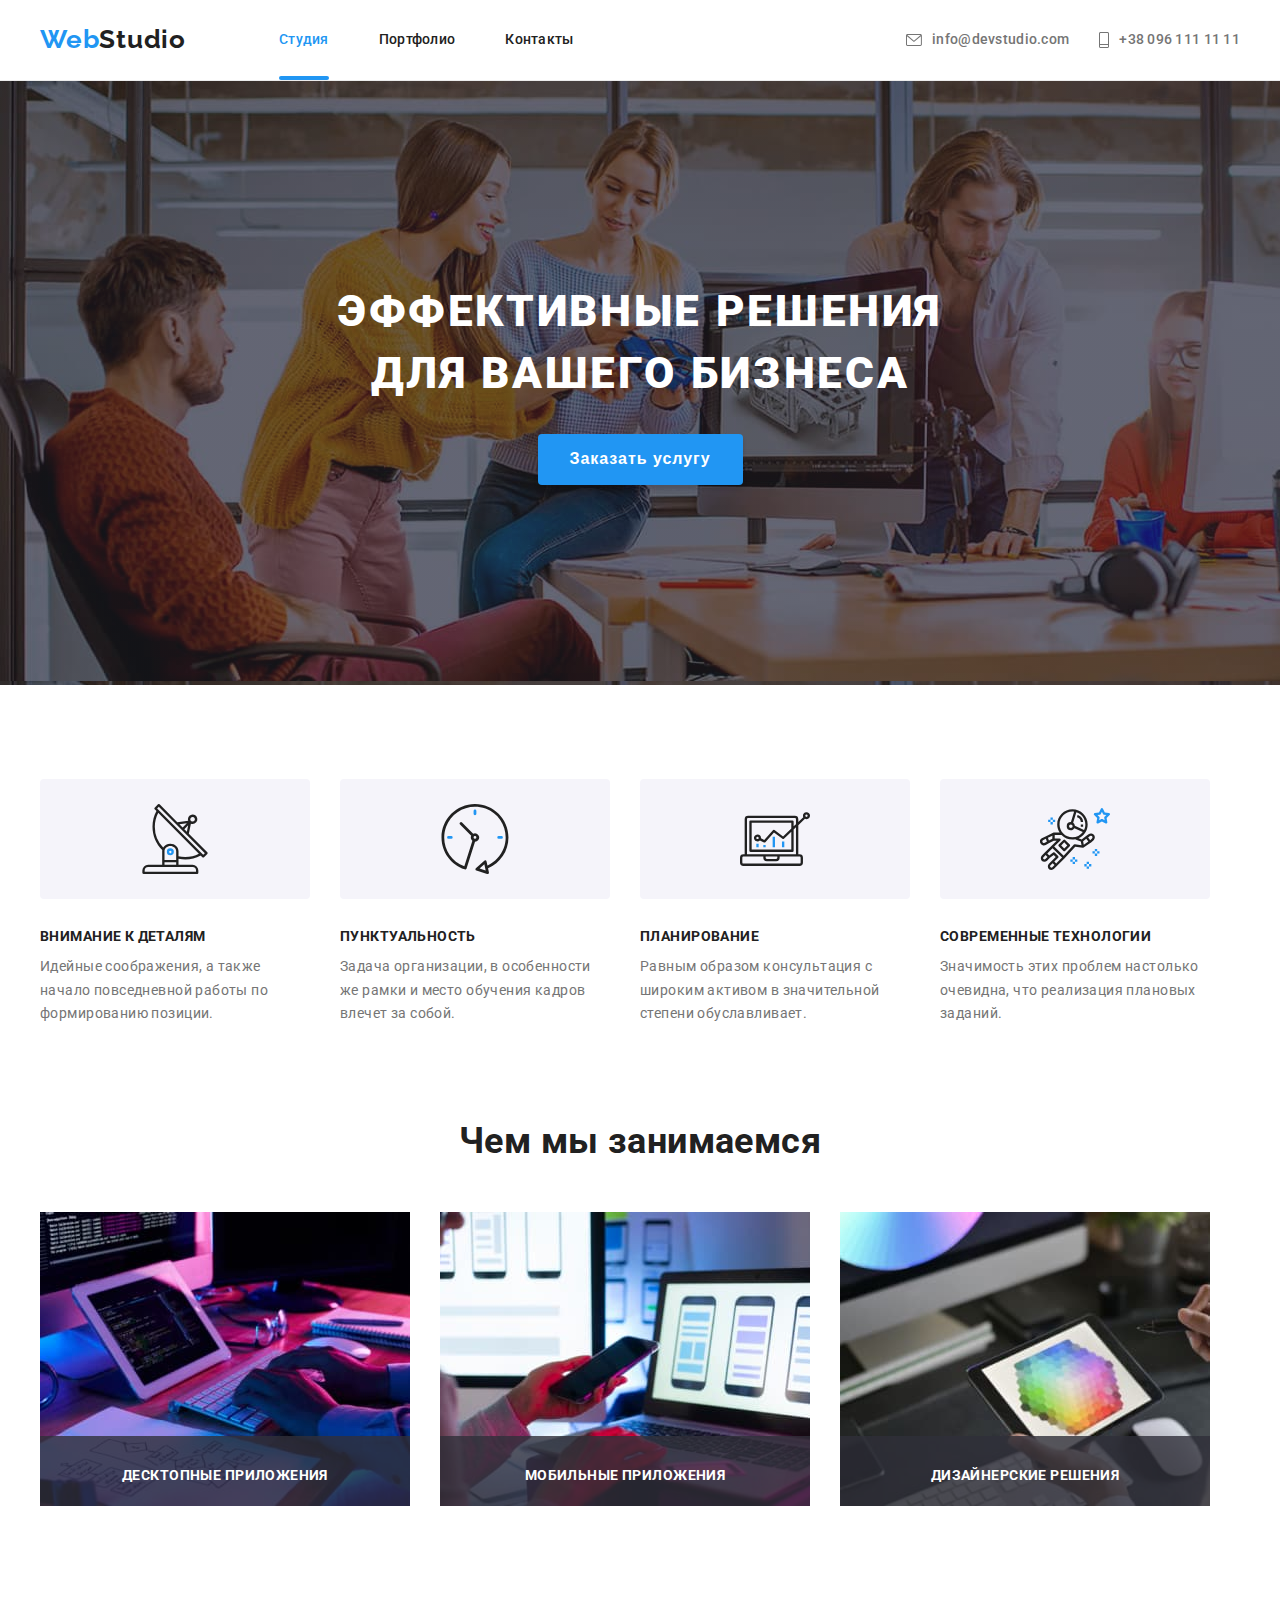
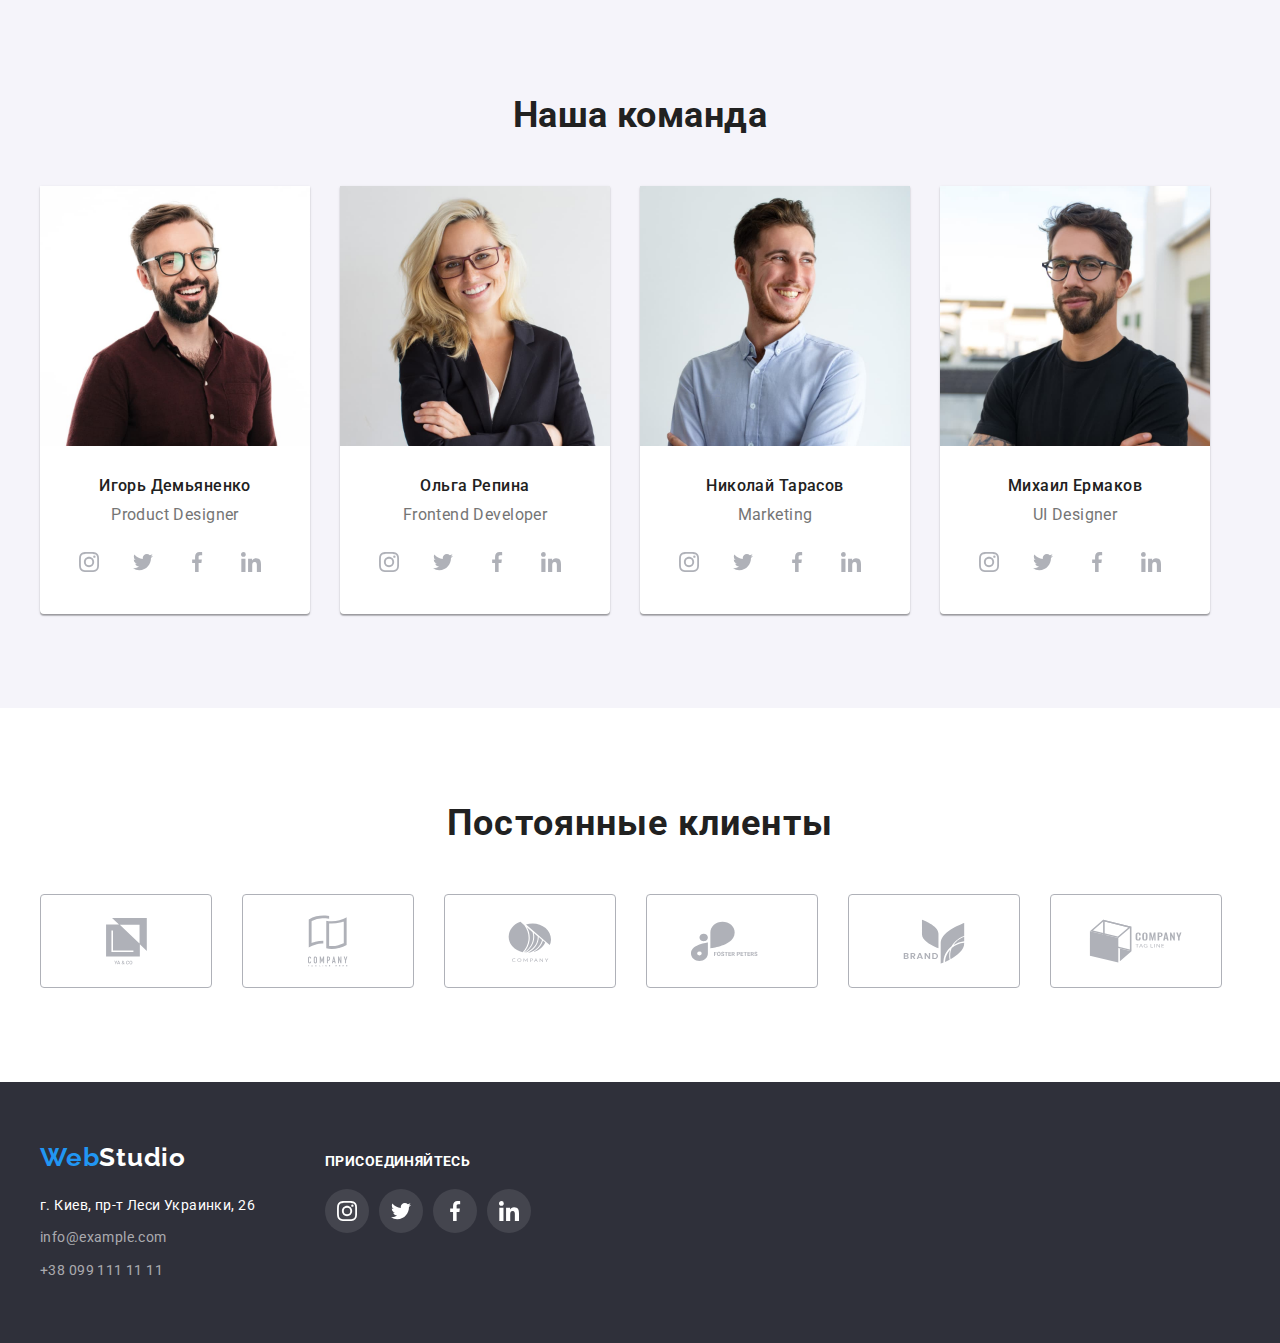
==== index.html @ 36e7f286 "файли з 5-ої ДЗ" ====
<!DOCTYPE html>
<html lang="ru">
<head>
    <meta charset="UTF-8">
    <meta http-equiv="X-UA-Compatible" content="IE=edge">
    <meta name="viewport" content="width=device-width, initial-scale=1.0">
    <title>Webstudio</title>
    <link rel="preconnect" href="https://fonts.googleapis.com">
    <link rel="preconnect" href="https://fonts.gstatic.com" crossorigin>
    <link href="https://fonts.googleapis.com/css2?family=Raleway:wght@700&family=Roboto:wght@400;500;700;900&display=swap"
        rel="stylesheet">
    <link rel="stylesheet" href="https://cdnjs.cloudflare.com/ajax/libs/modern-normalize/1.1.0/modern-normalize.min.css"
        integrity="sha512-wpPYUAdjBVSE4KJnH1VR1HeZfpl1ub8YT/NKx4PuQ5NmX2tKuGu6U/JRp5y+Y8XG2tV+wKQpNHVUX03MfMFn9Q=="
        crossorigin="anonymous" referrerpolicy="no-referrer" />
    <link rel="stylesheet" href="./css/styles.css">
</head>
<body>
    <!--header-->
<header>
<div class="container header">
    <nav class="nav">
        <a href="/" class="logo"><span class="web">Web</span>Studio</a>
        <ul class="nav-list">
            <li class="nav-list-item"><a href="./index.html" class="nav-list-link current">Студия</a></li>
            <li class="nav-list-item"><a href="./portfolio.html" class="nav-list-link">Портфолио</a></li>
            <li class="nav-list-item"><a href="" class="nav-list-link">Контакты</a></li>
        </ul>
    </nav>
    <ul class="auth-nav">
        <li class="auth-nav-item"><a href="mailto:info@devstudio.com" class="auth-nav-link mail">
            <svg class="envelope" width="16px" height="12px" >
                <use href="./images/icons.svg#icon-envelope"></use>
            </svg>
            info@devstudio.com</a>
        </li>
        <li class="auth-nav-item"><a href="tel:+380961111111" class="auth-nav-link">
            <svg class="tel" width="10px" height="16px">
                <use href="./images/icons.svg#icon-tel"></use>
            </svg>
            +38 096 111 11 11</a>
        </li>
    </ul>
</div>
</header>
<!--main-->
<main>
    <!--Герой-->
<section class="hero">
    <div class="container hero-thumb">
        <h1 class="hero-title">Эффективные решения <br /> для вашего бизнеса</h1>
        <button type="button" class="button" data-modal-open>Заказать услугу</button>
        <div class="backdrop is-hidden" data-modal>
            <div class="modal">
                <button class="btn-close" data-modal-close>
                    <svg class="close-icon">
                        <use href="./images/icons.svg#icon-close"></use>
                    </svg>
                </button>
            </div>
        </div>
    </div>
</section>
<!--Наши преимущества-->
<section class="advantages section">
    <div class="container">
        <h2 class="advantages-title visually-hidden">Наши преимущества</h2>
        <ul class="advantages-list">
            <li class="advantages-item antena">
                <div class="icon">
                 <svg>
                    <use href="./images/icons.svg#icon-antena"></use>
                 </svg>
                </div>
                <h3 class="advantages-item-title">Внимание к деталям</h3>
                <p class="advantages-text">Идейные соображения, а также начало повседневной работы по формированию позиции.</p>
            </li>
            <li class="advantages-item clock">
                <div class="icon">
                 <svg>
                    <use href="./images/icons.svg#icon-clock"></use>
                 </svg>
                </div>
                <h3 class="advantages-item-title">Пунктуальность</h3>
                <p class="advantages-text">Задача организации, в особенности же рамки и место обучения кадров влечет за собой.
                </p>
            </li>
            <li class="advantages-item diagram">
                <div class="icon">
                 <svg>
                    <use href="./images/icons.svg#icon-diagram"></use>
                 </svg>
                </div>
                <h3 class="advantages-item-title">Планирование</h3>
                <p class="advantages-text">Равным образом консультация с широким активом в значительной степени обуславливает.
                </p>
            </li>
            <li class="advantages-item astronaut">
                <div class="icon">
                 <svg>
                    <use href="./images/icons.svg#icon-astronaut"></use>
                 </svg>
                </div>
                <h3 class="advantages-item-title">Современные технологии</h3>
                <p class="advantages-text">Значимость этих проблем настолько очевидна, что реализация плановых заданий.</p>
            </li>
        </ul>
    </div>
</section>
<!--Чем мы занимаемся-->
<section class="work section">
   <div class="container">
        <h2 class="work-title">Чем мы занимаемся</h2>
        <ul class="work-list">
            <li class="work-list-item">
                <div class="work-thumb">
                    <img src="./images/photocomp.jpg" width="370" height="294" alt="Компютер">
                    <p class="work-text">Десктопные приложения</p>
                </div>
            </li>
            <li class="work-list-item">
                <div class="work-thumb">
                    <img src="./images/photophone.jpg" width="370" height="294" alt="Мобильный">
                    <p class="work-text">Мобильные приложения</p>
                </div>
            </li>
            <li class="work-list-item">
                <div class="work-thumb">
                    <img src="./images/phototab.jpg" width="370" height="294" alt="Планшет">
                    <p class="work-text">Дизайнерские решения</p>
                </div>
            </li>
        </ul>
   </div>
</section>
<!--Наша команда-->
<section class="teem section">
    <div class="container">
        <h2 class="teem-title">Наша команда</h2>
        <ul class="teem-list">
            <li class="teem-item">
                <img src="./images/photoigor.jpg" width="270" height="260" alt="Фото Игорь Демьяненко">
                <div class="teem-thumb">
                     <h3 class="name">Игорь Демьяненко</h3>
                     <p class="position">Product Designer</p>
                     <ul class="soc-sites">
                    <li class="soc-sites-item">
                        <a href="" class="soc-link">
                         <svg class="instagram">
                            <use href="./images/icons.svg#icon-instagram"></use>
                         </svg>
                        </a>
                    </li>
                    <li class="soc-sites-item">
                        <a href="" class="soc-link">
                         <svg class="twitter">
                            <use href="./images/icons.svg#icon-twitter"></use>
                         </svg>
                        </a>
                    </li>
                    <li class="soc-sites-item">
                        <a href="" class="soc-link">
                         <svg class="facebook">
                            <use href="./images/icons.svg#icon-facebook"></use>
                         </svg>
                        </a>
                    </li>
                    <li class="soc-sites-item">
                       <a href="" class="soc-link">
                         <svg class="linkedin">
                            <use href="./images/icons.svg#icon-linkedin"></use>
                         </svg>
                       </a>
                    </li>
                </ul>
                </div>
            </li>
            <li class="teem-item">
                <img src="./images/photoolga.jpg" width="270" height="260" alt="Фото Ольга Репина">
                <div class="teem-thumb">
                     <h3 class="name">Ольга Репина</h3>
                     <p class="position">Frontend Developer</p>
                     <ul class="soc-sites">
                    <li class="soc-sites-item">
                        <a href="" class="soc-link">
                         <svg class="instagram">
                            <use href="./images/icons.svg#icon-instagram"></use>
                         </svg>
                        </a>
                    </li>
                    <li class="soc-sites-item">
                        <a href="" class="soc-link">
                         <svg class="twitter">
                            <use href="./images/icons.svg#icon-twitter"></use>
                         </svg>
                        </a>
                    </li>
                    <li class="soc-sites-item">
                        <a href="" class="soc-link">
                         <svg class="facebook">
                            <use href="./images/icons.svg#icon-facebook"></use>
                         </svg>
                        </a>
                    </li>
                    <li class="soc-sites-item">
                       <a href="" class="soc-link">
                         <svg class="linkedin">
                            <use href="./images/icons.svg#icon-linkedin"></use>
                         </svg>
                       </a>
                    </li>
                </ul>
                </div>
            </li>
            <li class="teem-item">
                <img src="./images/photonikola.jpg" width="270" height="260" alt="Фото Николай Тарасов">
                <div class="teem-thumb">
                     <h3 class="name">Николай Тарасов</h3>
                     <p class="position">Marketing</p>
                     <ul class="soc-sites">
                    <li class="soc-sites-item">
                        <a href="" class="soc-link">
                         <svg class="instagram">
                            <use href="./images/icons.svg#icon-instagram"></use>
                         </svg>
                        </a>
                    </li>
                    <li class="soc-sites-item">
                        <a href="" class="soc-link">
                         <svg class="twitter">
                            <use href="./images/icons.svg#icon-twitter"></use>
                         </svg>
                        </a>
                    </li>
                    <li class="soc-sites-item">
                        <a href="" class="soc-link">
                         <svg class="facebook">
                            <use href="./images/icons.svg#icon-facebook"></use>
                         </svg>
                        </a>
                    </li>
                    <li class="soc-sites-item">
                       <a href="" class="soc-link">
                         <svg class="linkedin">
                            <use href="./images/icons.svg#icon-linkedin"></use>
                         </svg>
                       </a>
                    </li>
                </ul>
                </div>
            </li>
            <li class="teem-item">
                <img src="./images/photomisha.jpg" width="270" height="260" alt="Фото Михаил Ермаков">
                <div class="teem-thumb">
                     <h3 class="name">Михаил Ермаков</h3>
                     <p class="position">UI Designer</p>
                     <ul class="soc-sites">
                    <li class="soc-sites-item">
                        <a href="" class="soc-link">
                         <svg class="instagram">
                            <use href="./images/icons.svg#icon-instagram"></use>
                         </svg>
                        </a>
                    </li>
                    <li class="soc-sites-item">
                        <a href="" class="soc-link">
                         <svg class="twitter">
                            <use href="./images/icons.svg#icon-twitter"></use>
                         </svg>
                        </a>
                    </li>
                    <li class="soc-sites-item">
                        <a href="" class="soc-link">
                         <svg class="facebook">
                            <use href="./images/icons.svg#icon-facebook"></use>
                         </svg>
                        </a>
                    </li>
                    <li class="soc-sites-item">
                       <a href="" class="soc-link">
                         <svg class="linkedin">
                            <use href="./images/icons.svg#icon-linkedin"></use>
                         </svg>
                       </a>
                    </li>
                </ul>
                </div>
            </li>
        </ul>
    </div>
</section>
<!--Постоянные клиенты-->
<section class="clients section">
    <div class="container">
     <h2 class="clients-title">Постоянные клиенты</h2>  
     <ul class="clients-list">
         <li class="clients-list-item">
             <a href="" class="client-link">
             <svg class="client-icon icon-1" width="41px" height="46.7px">
                 <use href="./images/icons.svg#icon-icon-1"></use>
             </svg>
            </a>
        </li>
        <li class="clients-list-item">
             <a href="" class="client-link">
             <svg class="client-icon icon-2" width="40px" height="52px">
                 <use href="./images/icons.svg#icon-icon-2"></use>
             </svg>
            </a>
        </li>
        <li class="clients-list-item">
             <a href="" class="client-link">
             <svg class="client-icon icon-3" width="43.46px" height="41.18px">
                 <use href="./images/icons.svg#icon-icon-3"></use>
             </svg>
            </a>
        </li>
        <li class="clients-list-item">
             <a href="" class="client-link">
             <svg class="client-icon icon-4" width="84.44px" height="40.62px">
                 <use href="./images/icons.svg#icon-icon-4"></use>
             </svg>
            </a>
        </li>
        <li class="clients-list-item">
             <a href="" class="client-link">
             <svg class="client-icon icon-5" width="62.54px" height="45.43px">
                 <use href="./images/icons.svg#icon-icon-5"></use>
             </svg>
            </a>
        </li>
        <li class="clients-list-item">
             <a href="" class="client-link">
             <svg class="client-icon icon-6" width="93.79px" height="43.93px">
                 <use href="./images/icons.svg#icon-icon-6"></use>
             </svg>
            </a>
        </li>
    </ul> 
    </div>
</section>
</main>
<!--footer-->
<footer class="footer">
<div class="container">
    <div class="footer-address">
     <a href="/" class="logo-footer"><span class="web">Web</span>Studio</a>
     <address>
        <ul class="address">
            <li class="item place">г. Киев, пр-т Леси Украинки, 26</li>
            <li class="item mail"><a href="mailto:info@example.com" class="auth">info@example.com</a></li>
            <li class="item phone"><a href="tel:+380991111111" class="auth">+38 099 111 11 11</a></li>
        </ul>
     </address>
   </div>
  <div class="connection">
     <p class="connect-title">присоединяйтесь</p>
     <ul class="footer-soc-sites">
         <li class="soc-sites-item">
                        <a href="" class="soc-link">
                         <svg class="instagram">
                            <use href="./images/icons.svg#icon-instagram"></use>
                         </svg>
                        </a>
                    </li>
                    <li class="soc-sites-item">
                        <a href="" class="soc-link">
                         <svg class="twitter">
                            <use href="./images/icons.svg#icon-twitter"></use>
                         </svg>
                        </a>
                    </li>
                    <li class="soc-sites-item">
                        <a href="" class="soc-link">
                         <svg class="facebook">
                            <use href="./images/icons.svg#icon-facebook"></use>
                         </svg>
                        </a>
                    </li>
                    <li class="soc-sites-item">
                       <a href="" class="soc-link">
                         <svg class="linkedin">
                            <use href="./images/icons.svg#icon-linkedin"></use>
                         </svg>
                       </a>
                    </li>
        </ul>
   </div>
</div>
</footer>
<script src="./js/modal.js"></script>
</body>
</html>
---- css/styles.css ----
:root {
    --title-text-color: #212121;
    --text-color: #757575;
    --accent-color: #2196F3;
    --background-color: #fff;
    --footer-color: #2F303A;
    --secondary-bgr-color: #F5F4FA;
    --icon-color: #AFB1B8;
}

body {
margin: 0;
font-family: 'Roboto', sans-serif;
color: var(--title-text-color);
font-size: 14px;
letter-spacing: 0.03em;
background-color: var(--background-color);
}

h1, h2, h3, p {
    margin: 0;
}

ul {
    margin: 0;
    padding: 0;
}

li {
list-style-type: none;
}

a {
color: inherit;
text-decoration: none;
}

.visually-hidden {
 position: absolute;   
 width: 1px;
 height: 1px;
 margin: -1px;
 border: 0;
 padding: 0;
 white-space: nowrap;
 clip-path: inset(100%);
 clip: rect(0 0 0 0);
 overflow: hidden;
}

/* Header */
.section {
    padding-top: 94px;
    padding-bottom: 94px;
}

.container {
    width: 1200px;
    padding-right: 15px;
    padding-left: 15px;
    margin-left: auto;
    margin-right: auto;
}

header {
background-color: var(--background-color);
border-bottom: 1px solid #ECECEC;
}

.container.header {
    display: flex;
    align-items: center;
}

.logo,
.logo-footer {
 display: inline-block;


 font-family: 'Raleway', sans-serif;
 font-size: 26px;
 line-height: 1.2;
 font-weight: 700;
 letter-spacing: 0.03em;
 }

.logo {
    margin-right: 93px;
    padding-top: 24px;
    padding-bottom: 25px;
}

.nav {
display: flex;
align-items: center;
color: var(--title-text-color);
}

.nav > a {
    display: inline-block;
}

.list-item,
.auth-nav-link {
    color: var(--title-text-color);
    font-weight: 500;
    line-height: 1,14;
    letter-spacing: 0.02em;
}

.web {
color: var(--accent-color);
}

.nav-list {
    display: flex;
}

.nav-list-item {
    position: relative;
}

.nav-list-item:not(:first-child) {
    margin-left: 50px;
}

.auth-nav-item:not(:first-child) {
    margin-left: 30px;
}

.nav-list-link {
    display: inline-block;
    padding: 32px 0;

    font-weight: 500;
    line-height: 1.14;
    letter-spacing: 0.02em;

    transition: color 250ms cubic-bezier(0.4, 0, 0.2, 1);
}

.nav-list-link:hover,
.nav-list-link:focus {
color: var(--accent-color);
}

.current {
color: var(--accent-color);
}

.current::after {
content: '';
position: absolute;
left: 0;
bottom: 0;

width: 100%;
height: 4px;

background: var(--accent-color);
border-radius: 2px;
}

.auth-nav {
    display: flex;
    margin-left: auto;
}

.auth-nav-link {
display: flex;
align-items: center;

padding: 32px 0;

font-weight: 500;
line-height: 1.14;
letter-spacing: 0.02em;
color: var(--text-color);

transition: color 250ms cubic-bezier(0.4, 0, 0.2, 1);
}

.auth-nav-link:hover,
.auth-nav-link:focus,
.auth:hover,
.auth:focus {
color: var(--accent-color);
}

.envelope,
.tel {
    margin-right: 10px;
    fill: var(--text-color);
}

.auth-nav-link:hover .envelope,
.auth-nav-link:focus .envelope,
.auth-nav-link:hover .tel,
.auth-nav-link:focus .tel {
    fill: var(--accent-color);

    transition: fill 250ms cubic-bezier(0.4, 0, 0.2, 1);
}

/* Студия */

/* Герой */

.hero {
    padding-top: 200px;
    padding-bottom: 200px;
    max-width: 1600px;

    background-color: var(--footer-color);
    background-image: 
    linear-gradient(rgba(47, 48, 58, 0.4), rgba(47, 48, 58, 0.4)), 
    url(../images/bgr-img-hero.jpg);
    
    text-align: center;
   }

.hero-title {
    margin-bottom: 30px;
    font-size: 44px;
    line-height: 1.4;
    font-weight: 900;
    color: var(--background-color);
    text-align: center;
    text-transform: uppercase;
    letter-spacing: 0.06em;
    }

.button {
display: inline-block;
box-shadow: 0px 4px 4px rgba(0, 0, 0, 0.15);
border-radius: 4px;
border: none;
padding: 10px 32px;

background-color: var(--accent-color);
color: var(--background-color);
font-size: 16px;
line-height: 1.9;
font-weight: 700;
letter-spacing: 0.06em;
text-align: center;
cursor: pointer;
}

.container.hero-thumb {
    position: relative;
}

.backdrop {
    position: fixed;
    z-index: 3;
    top: 0;
    left: 0;
    width: 100%;
    height: 100%;
    background-color: rgba(0, 0, 0, 0.2);

    opacity: 1;
    transition: opacity 250ms cubic-bezier(0.4, 0, 0.2, 1);
}

.backdrop.is-hidden {
    opacity: 0;
    pointer-events: none;
    visibility: hidden;
}

.backdrop.is-hidden .modal {
    opacity: 0;
    transform: translate(-50%, -50%) scale(0.7);
    transition: transform 250ms cubic-bezier(0.4, 0, 0.2, 1), 
     scale 250ms cubic-bezier(0.4, 0, 0.2, 1), 
     opacity 250ms cubic-bezier(0.4, 0, 0.2, 1);
}

.modal {
    position: absolute;
    top: 50%;
    left: 50%;
    display: flex;
    z-index: 4;

    width: 528px;
    height: 581px;
    padding: 15px;
    background: var(--background-color);
    box-shadow: 0px 1px 3px rgba(0, 0, 0, 0.12), 0px 1px 1px rgba(0, 0, 0, 0.14), 0px 2px 1px rgba(0, 0, 0, 0.2);
    border-radius: 4px;
    opacity: 1;

    transform: translate(-50%, -50%) scale(1);
    transition: transform 250ms cubic-bezier(0.4, 0, 0.2, 1), 
     scale 250ms cubic-bezier(0.4, 0, 0.2, 1), 
     opacity 250ms cubic-bezier(0.4, 0, 0.2, 1);
}

.btn-close {
    display: flex;
    margin-left: auto;
    align-items: center;
    justify-content: center;
    cursor: pointer;

    background: #FFFFFF;
    border: 1px solid rgba(0, 0, 0, 0.1);
    border-radius: 50%;
    width: 30px;
    height: 30px;
}

.close-icon {
    width: 18px;
    height: 18px;
    fill: rgba(0, 0, 0, 1);
}

/* Наши преимущества */
.advantages {
padding-bottom: 0;
}

.advantages.section .container {
display: flex;
}

.advantages-list {
    display: flex;
}

.icon {
    display: flex;
    align-items: center;
    justify-content: center;

    width: 270px;
    height: 120px;
    margin-bottom: 30px;
    background-color: var(--secondary-bgr-color);
    border-radius: 4px;
}

.icon > svg {
 display: inline-flex;
 width: 70px;
 height: 70px;
 background-position: center;
}

.advantages-item {
    width: 270px;
}

.advantages-item:not(:first-child) {
margin-left: 30px;
}

.advantages-item-title {
margin-bottom: 10px;

font-weight: 700;
font-size: 14px;
line-height: 1.14;
text-transform: uppercase;
text-align: left;
color: var(--title-text-color);
}

.advantages-text {
line-height: 1.7;
text-align: left;
color: var(--text-color);
}

/* Чем мы занимаемся */
img {
    display: block;
    max-width: 100%;
    height: auto;
}

.work-title,
.teem-title {
font-size: 36px;
line-height: 1.17;
text-align: center;
color: var(--title-text-color);
}

.work-title {
    margin-bottom: 50px;
}

.work-list {
    display: flex;
}

.work-list-item:not(:first-child) {
    margin-left: 30px;
}

.work-thumb {
    position: relative;
    display: flex;
    justify-content: center;
    align-items: flex-end;
}

.work-thumb::after {
    position: absolute;
    content: '';
    left: 0;
    bottom: 0;
    z-index: 1;
    width: 100%;
    height: 70px;
    background: rgba(47, 48, 58, 0.8);
}

.work-text {
position: absolute;
display: flex;
z-index: 2;

padding-top: 30px;
padding-bottom: 30px;
font-weight: 700;
font-size: 14px;
line-height: 1.14px;
text-align: center;
letter-spacing: 0.03em;
text-transform: uppercase;
color: var(--background-color)
}

/* Наша команда */

.teem {
background-color: var(--secondary-bgr-color);
}

.teem-title {
    margin-bottom: 50px;
}

.teem-list {
    display: flex;
}

.teem-item {
width: 270px;
background: var(--background-color);
text-align: center;

box-shadow: 0px 1px 3px rgba(0, 0, 0, 0.12), 0px 1px 1px rgba(0, 0, 0, 0.14), 0px 2px 1px rgba(0, 0, 0, 0.2);
border-radius: 0px 0px 4px 4px;
}

.teem-item:not(:first-child) {
    margin-left: 30px;
}

.teem-thumb {
    padding: 30px 32px;
}

.name {
margin-bottom: 10px;

font-size: 16px;
line-height: 1.19;
font-weight: 500;
color: var(--title-text-color);
}

.position {
margin-bottom: 16px;

font-size: 16px;
line-height: 1.19;
font-weight: 400;
color: var(--text-color);
}

.soc-sites {
    display: flex;
    justify-content: center;
}

.soc-link {
    display: flex;
    align-items: center;
    justify-content: center;

    width: 44px;
    height: 44px;
    border-radius: 50%;

    transition: background-color 250ms cubic-bezier(0.4, 0, 0.2, 1);
}

.soc-link > svg {
    width: 20px;
    height: 20px;

    transition: fill 250ms cubic-bezier(0.4, 0, 0.2, 1);
}

.soc-link:hover,
.soc-link:focus {
    background-color: var(--accent-color);
}

.soc-link:hover svg,
.soc-link:focus svg {
    fill: var(--background-color);
}

.soc-link-item:not(:first-child) {
    margin-left: 10px;
}

.teem-item svg {
  fill: var(--icon-color)
}

/* Постоянные клиенты */

.clients-title {
margin-bottom: 50px;

font-weight: 700;
font-size: 36px;
line-height: 42px;
text-align: center;
letter-spacing: 0.03em;
color: var(--title-text-color);
}

.clients-list {
    display: flex;
}

.clients-list-item {
    display: flex;
}

.clients-list-item:not(:first-child) {
margin-left: 30px;
}

.client-link {
    display: flex;
    align-items: center;
    justify-content: center;
    width: 170px;
    height: 92px;
    border: 1px solid var(--icon-color);
    border-radius: 4px;

    transition: border-color 250ms cubic-bezier(0.4, 0, 0.2, 1);
}

.client-link:hover,
.client-link:focus {
    border-color: var(--accent-color);
 }

.client-link:hover .client-icon,
.client-link:focus .client-icon {
    fill: var(--accent-color);
}

.client-icon {
   fill: var(--icon-color);

   transition: fill 250ms cubic-bezier(0.4, 0, 0.2, 1);
}

/* Портфолио */

.portfolio {
  background-color: var(--background-color)
}

.filtr {
    display: flex;
    padding-left: 0;
    margin-bottom: 50px;
    text-align: center;
    justify-content: center;
    }

.filtr .item:not(:first-child) {
    margin-left: 8px;
}

.filtr-item {
display: inline-block;
padding: 6px 22px;
background: var(--secondary-bgr-color);
border-radius: 4px;
border-color: transparent;

font-size: 16px;
line-height: 1.6;
font-weight: 500;
text-align: center;
color: var(--title-text-color);
cursor: pointer;

transition: background-color 250ms cubic-bezier(0.4, 0, 0.2, 1),
color 250ms cubic-bezier(0.4, 0, 0.2, 1), box-shadow 250ms cubic-bezier(0.4, 0, 0.2, 1);
}

.filtr-item:hover,
.filtr-item:focus {
color: var(--background-color);
background-color: var(--accent-color);
box-shadow: 0px 3px 1px rgba(0, 0, 0, 0.1), 0px 1px 2px rgba(0, 0, 0, 0.08), 0px 2px 2px rgba(0, 0, 0, 0.12);
}

.portfolio-list {
    display: flex;
    flex-wrap: wrap;
}

.card-text {
    padding: 20px 24px;
    border-right: 1px solid #EEEEEE;
    border-bottom: 1px solid #EEEEEE;
    border-left: 1px solid #EEEEEE;
}

.portfolio-list-item:not(:nth-child(3n)) {
    margin-right: 30px;
}

.portfolio-list-item:not(:nth-last-child(-n + 3)) {
    margin-bottom: 30px;
}

.portfolio-list-item {
width: 370px;
}

.portfolio-list-link {
    display: block;

    transition: box-shadow 250ms cubic-bezier(0.4, 0, 0.2, 1);
}

.portfolio-list-link:hover,
.portfolio-list-link:focus {
box-shadow: 0px 1px 1px rgba(0, 0, 0, 0.12), 0px 4px 4px rgba(0, 0, 0, 0.06), 1px 4px 6px rgba(0, 0, 0, 0.16);

}

.portfolio-item-title {
margin-bottom: 4px;

font-size: 18px;
line-height: 2;
font-weight: 700;
text-align: left;
letter-spacing: 0.06em;
color: var(--title-text-color);
}

.portfolio-item-text {
font-size: 16px;
line-height: 1.9;
text-align: left;
color: var(--text-color)
}

.card-thumb {
    position: relative;
    display: flex;
    width: 370px;
    height: 294px;
    overflow: hidden;
}

.card-thumb > p {
    position: absolute;
    bottom: 0;
    left: 0;
    display: block;
    padding: 63px 24px;
    z-index: 2;

 font-weight: 400;
 font-size: 18px;
 line-height: 1.6;
 letter-spacing: 0.03em;
 color: var(--background-color);
 
 transform: translateY(100%);
 transition: transform 250ms cubic-bezier(0.4, 0, 0.2, 1);
}

.card-thumb::after {
    position: absolute;
    bottom: 0;
    left: 0;
    content: '';
    z-index: 1;
    display: block;
    width: 100%;
    height: 100%;
    background-color: rgba(33, 150, 243, 0.9);
 
    transform: translateY(100%);
    transition: transform 250ms cubic-bezier(0.4, 0, 0.2, 1);
}

.portfolio-list-link:hover .card-thumb > p,
.portfolio-list-link:focus .card-thumb > p {
    transform: translateY(0);   
}

.portfolio-list-link:hover .card-thumb::after,
.portfolio-list-link:focus .card-thumb::after {
    transform: translateY(0);
}

/* Footer */
footer {
background-color: var(--footer-color);
}

.footer {
    padding-top: 60px;
    padding-bottom: 60px;
}

.footer > .container {
    display: flex;

    align-items: baseline;
}

.logo-footer {
margin-bottom: 20px;

color: var(--background-color);
}

.place,
.auth {
font-family: Roboto;
font-style: normal;
font-size: 14px;
line-height: 1.7;
color: var(--background-color);
}

.auth {
color: rgba(255, 255, 255, 0.6);

transition: color 250ms cubic-bezier(0.4, 0, 0.2, 1);
}

.address a {
    display: inline-block;
}

.item.place {
    margin-bottom: 9px;
}

.item.mail {
    margin-bottom: 9px;
}

.connect-title {
margin-bottom: 20px;

font-weight: 700;
font-size: 14px;
line-height: 16px;
letter-spacing: 0.03em;
text-transform: uppercase;

color: var(--background-color);
}

.footer-address {
    margin-right: 70px;
}

.footer-soc-sites {
    display: flex;
}

.footer-soc-sites svg {
    fill: var(--background-color);
}

.soc-sites-item {
    margin-right: 10px;
}

.soc-link {
    background: rgba(255, 255, 255, 0.1);
}
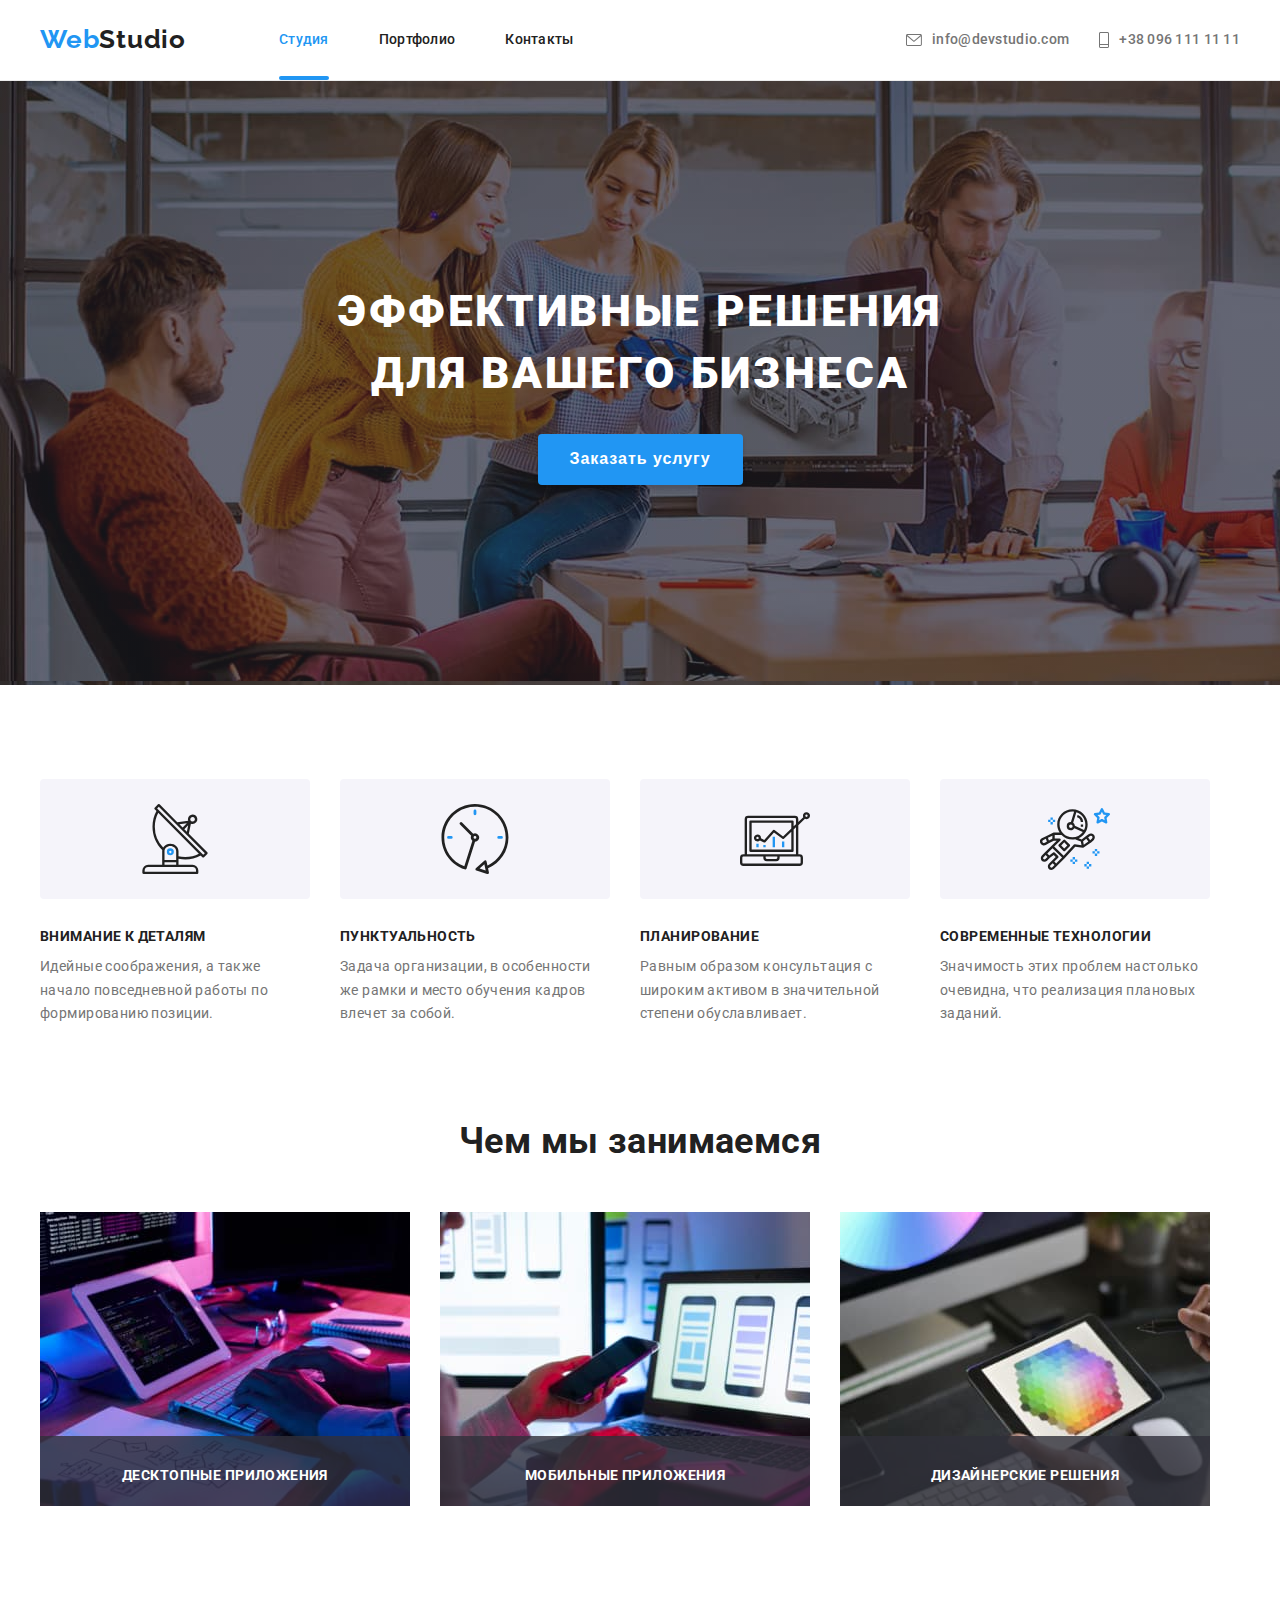
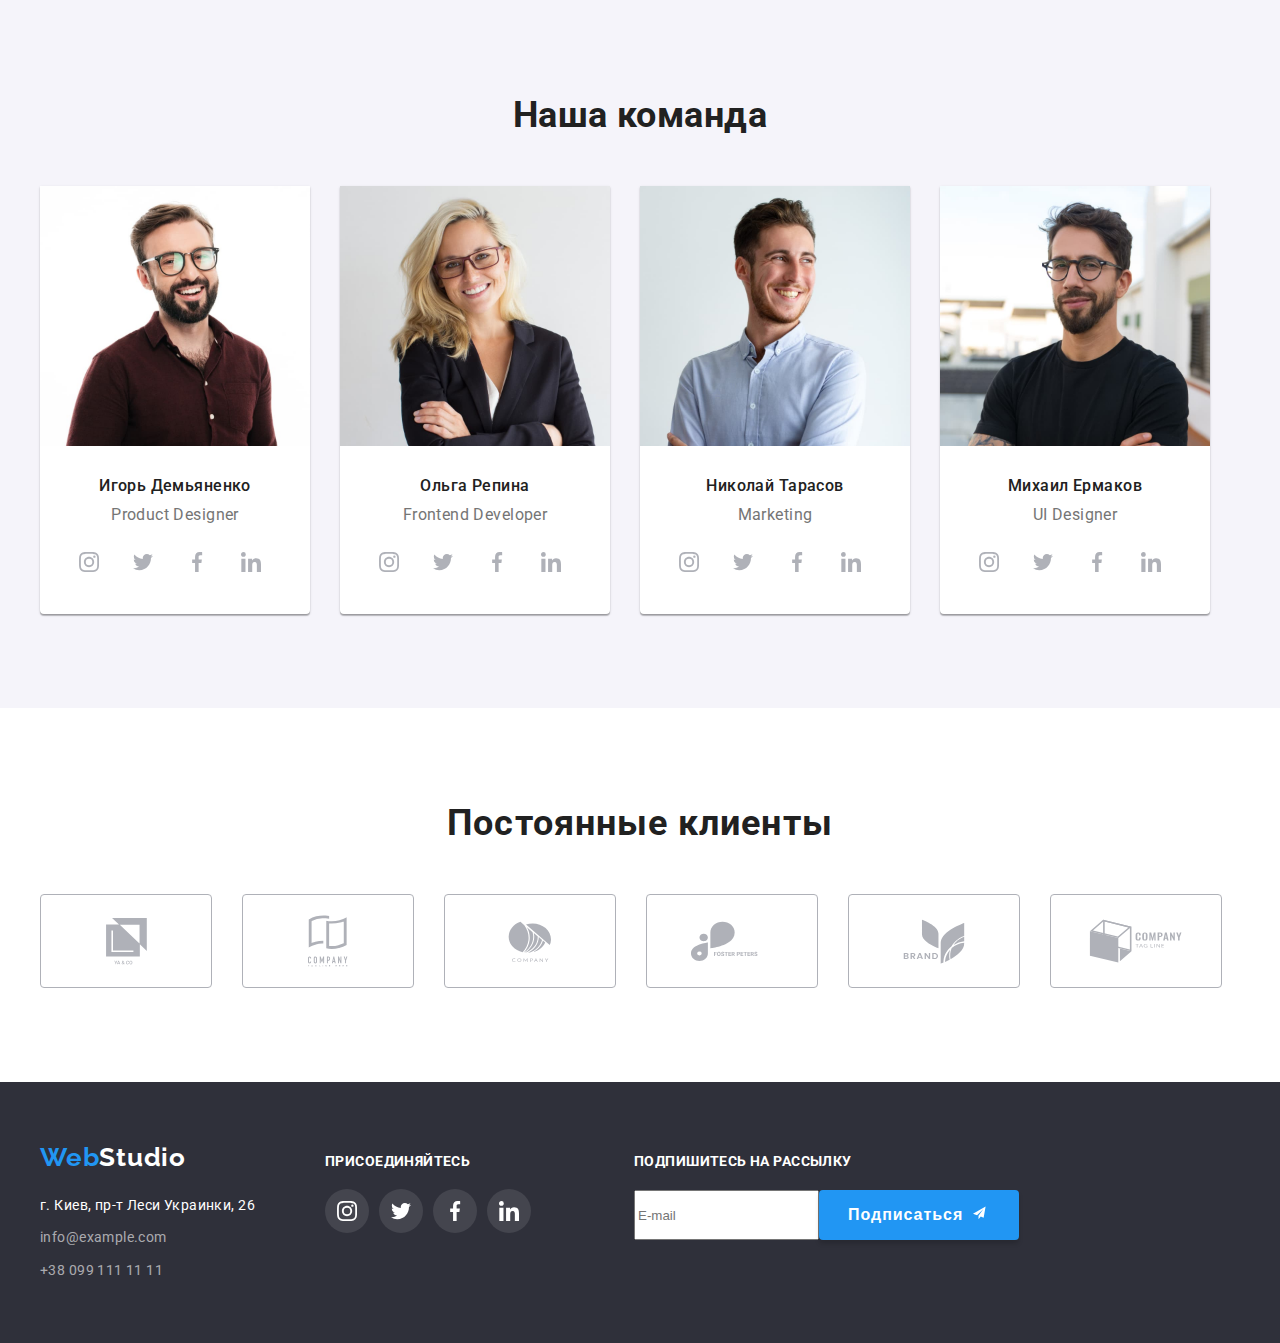
==== commit d2f8b6d7: "розмітка форми" ====
--- a/index.html
+++ b/index.html
@@ -56,6 +56,35 @@
                         <use href="./images/icons.svg#icon-close"></use>
                     </svg>
                 </button>
+                <form class="modal-form">
+                    <p>Оставьте свои данные, мы вам перезвоним</p>
+                    <div>
+                     <label for="name">Имя</label>
+                     <input type="text" id="name">
+                    </div>
+
+                    <div>
+                     <label for="tel">Телефон</label>
+                     <input type="tel" id="tel">
+                    </div>
+
+                    <div>
+                     <label for="email">Почта</label>
+                     <input type="email" id="email">
+                    </div>
+
+                    <div>
+                     <label for="comment">Комментарий</label>
+                     <input type="textarea" id="comment" placeholder="Введите текст">
+                    </div>
+
+                    <div>
+                     <input type="radio" id="accept">
+                     <label for="accept">Соглашаюсь с рассылкой и принимаю <a href="">Условия договора</a></label>
+                    </div>
+
+                    <button type="submit">Отправить</button>
+                </form>
             </div>
         </div>
     </div>
@@ -385,6 +414,20 @@
                     </li>
         </ul>
    </div>
+   <div class="subscribe">
+       <form class="form-footer">
+           <p class="form-text">Подпишитесь на рассылку</p>
+           <div class="subscribe-thumb">
+                <input type="email" class="input-footer" name="email" placeholder="E-mail" autocomplete="on">
+                <button type="submit" class="btn-footer">
+                    <p>Подписаться</p>
+                    <svg>
+                        <use href="./images/icons.svg#send"></use>
+                    </svg>
+               </button>
+           </div>
+       </form>
+   </div>
 </div>
 </footer>
 <script src="./js/modal.js"></script>
--- a/css/styles.css
+++ b/css/styles.css
@@ -317,6 +317,10 @@
     width: 18px;
     height: 18px;
     fill: rgba(0, 0, 0, 1);
+}
+
+.modal-form {
+    margin: 40px;
 }
 
 /* Наши преимущества */
@@ -790,6 +794,10 @@
 color: var(--background-color);
 }
 
+.connection {
+    margin-right: 93px;
+}
+
 .footer-address {
     margin-right: 70px;
 }
@@ -809,3 +817,69 @@
 .soc-link {
     background: rgba(255, 255, 255, 0.1);
 }
+
+.form-text {
+margin-bottom: 20px;
+
+font-weight: 700;
+font-size: 14px;
+line-height: 1.14;
+letter-spacing: 0.03em;
+text-transform: uppercase;
+color: var(--background-color);
+}
+
+.subscribe-thumb {
+    display: flex;
+}
+
+.btn-footer {
+display: flex;
+padding: 10px 29px;
+align-items: center;
+justify-content: center;
+width: 200px;
+height: 50px;
+
+background-color: var(--accent-color);
+box-shadow: 0px 4px 4px rgba(0, 0, 0, 0.15);
+border-radius: 4px;
+border: none;
+}
+
+.btn-footer > p {
+margin-right: 10px;
+
+font-weight: 700;
+font-size: 16px;
+line-height: 1,9;
+letter-spacing: 0.06em;
+color: var(--background-color);
+}
+
+.btn-footer > svg {
+width: 24px;
+height: 24px;
+fill: var(--background-color);
+}
+
+.input-foter {
+display: inline-block;
+margin-right: 12px;
+padding: 16px;
+width: 358px;
+height: 50px;
+
+background-color: var(--footer-color);
+border: 1px solid rgba(255, 255, 255, 0.3);
+filter: drop-shadow(0px 4px 4px rgba(0, 0, 0, 0.15));
+border-radius: 4px;
+}
+
+.input-foter::placeholder {
+font-weight: 400;
+font-size: 16px;
+line-height: 1.25;
+letter-spacing: 0.03em;
+color: rgba(255, 255, 255, 0.6);
+}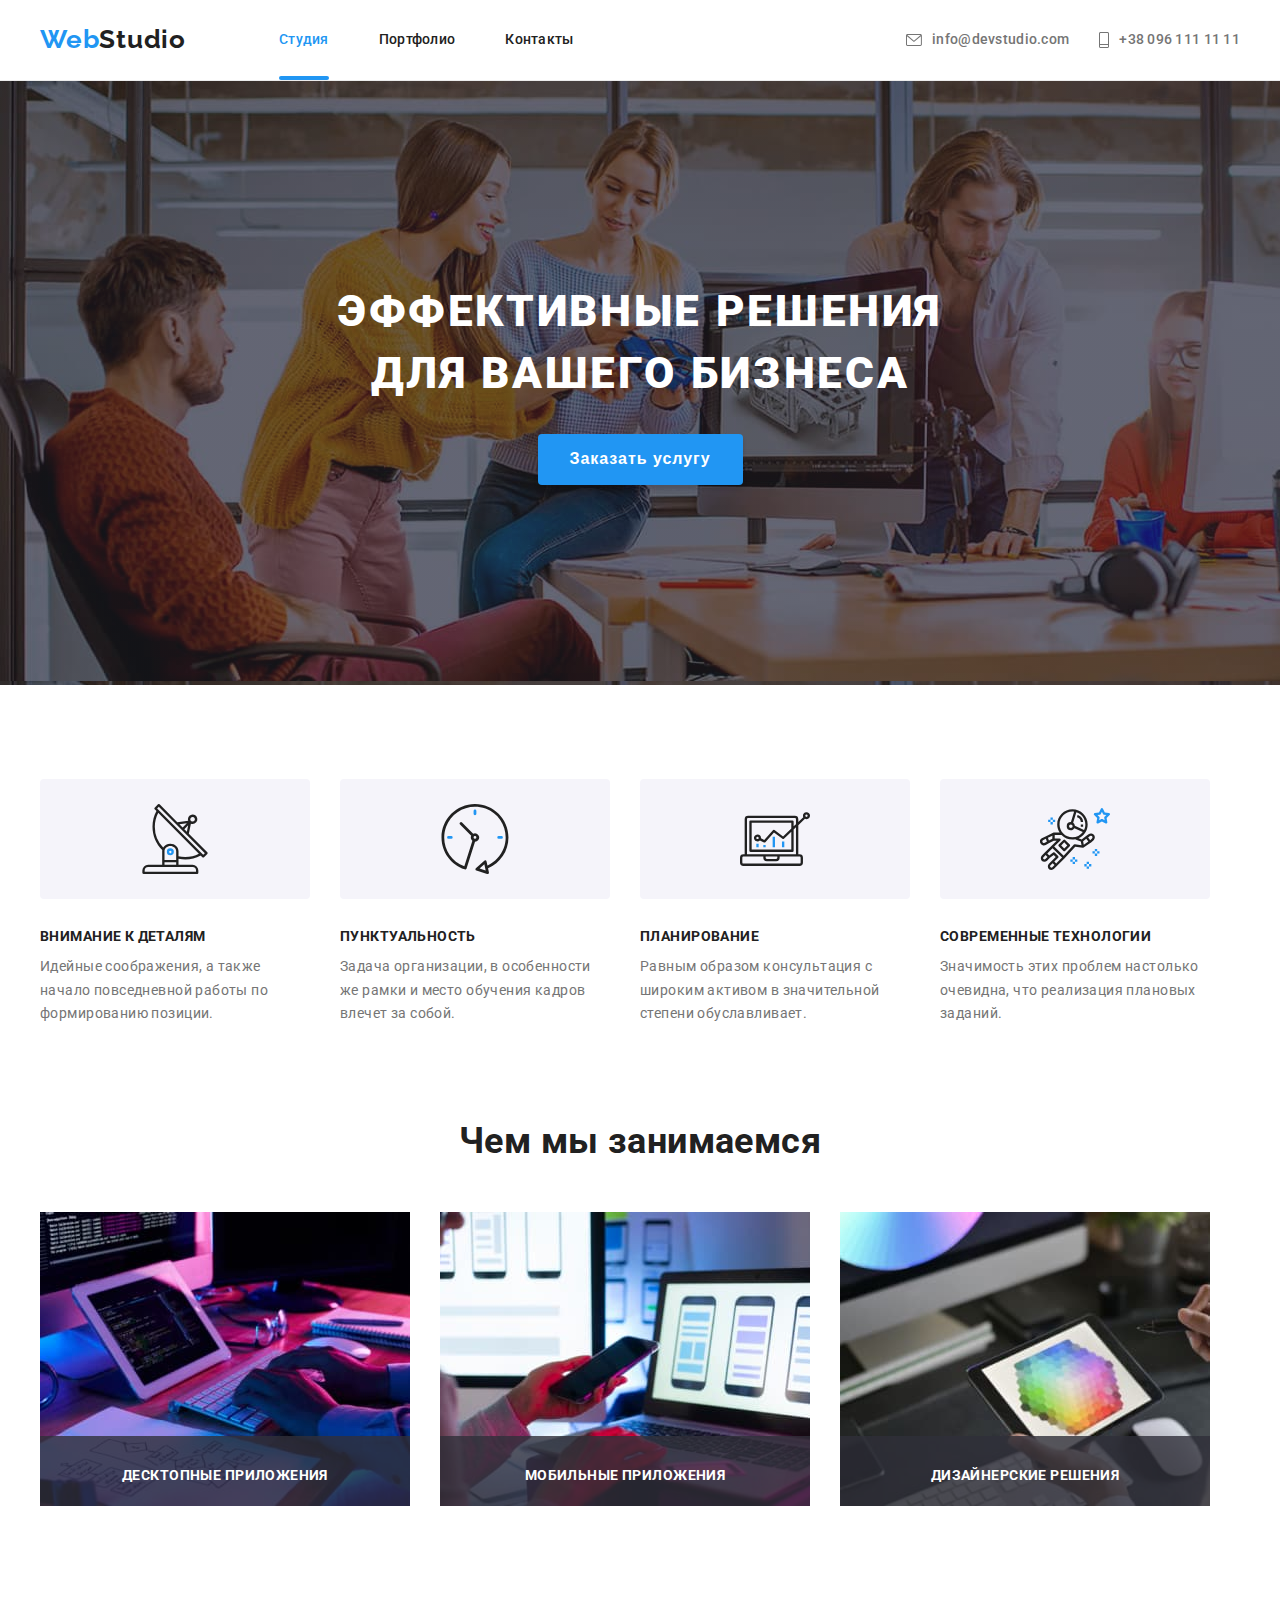
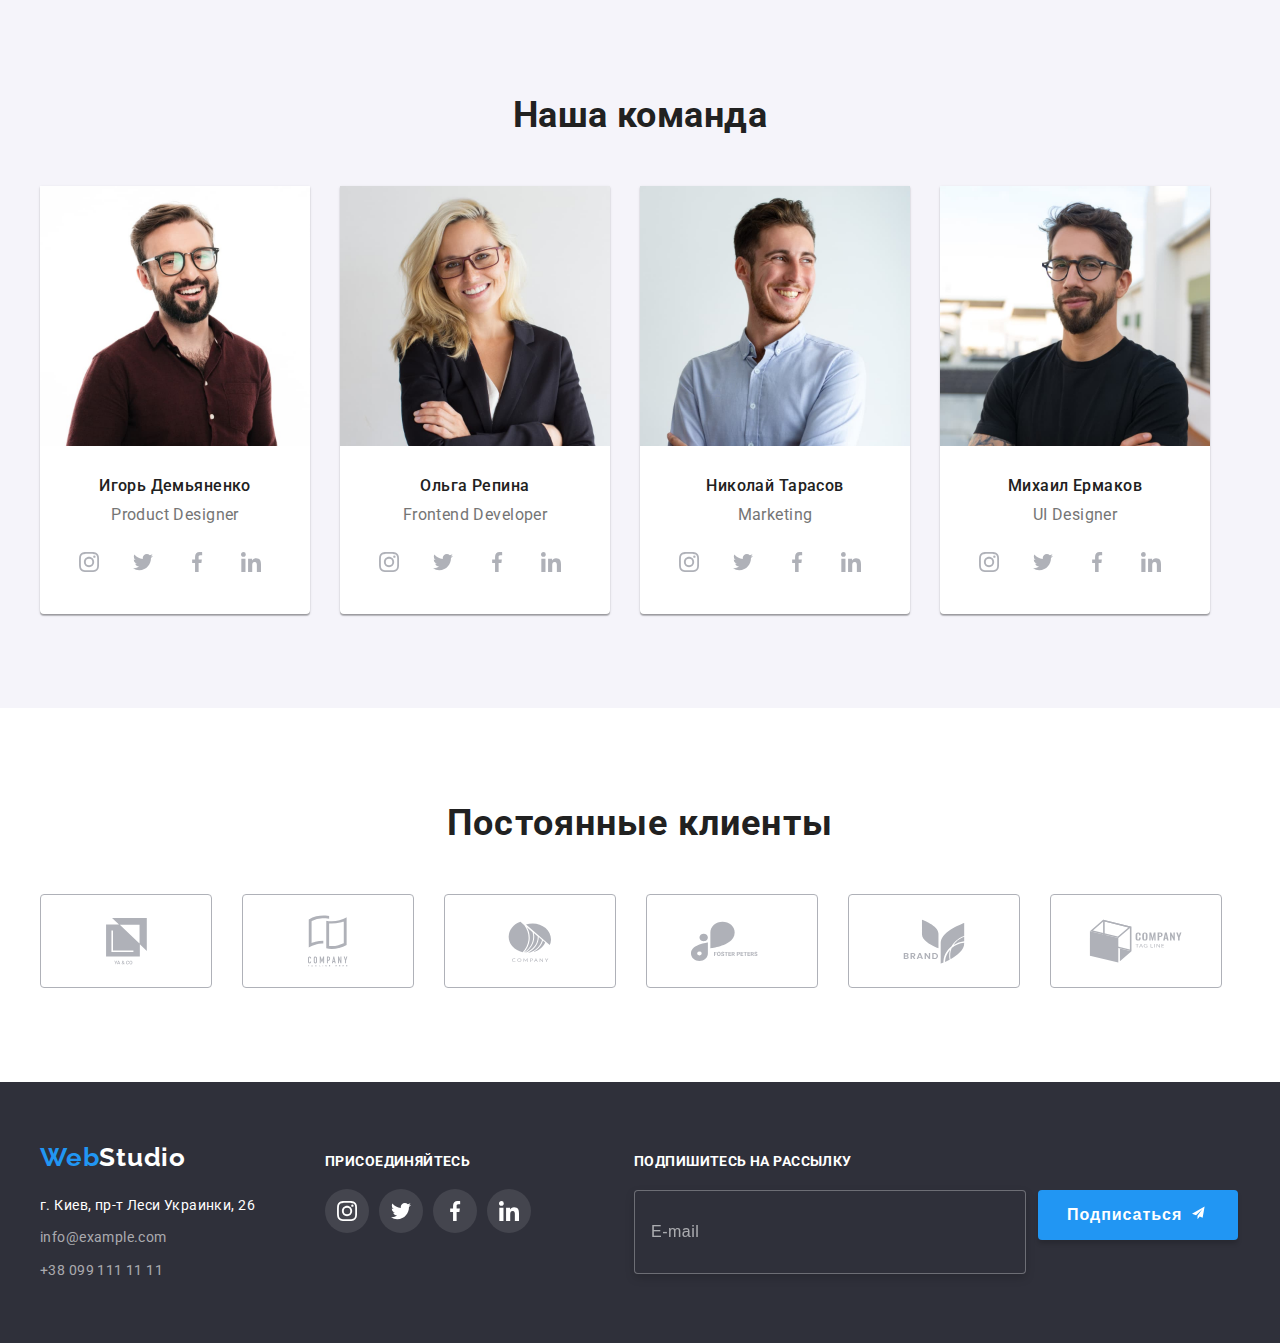
==== commit 3ea7cc81: "частково оформляє форму" ====
--- a/index.html
+++ b/index.html
@@ -58,32 +58,33 @@
                 </button>
                 <form class="modal-form">
                     <p>Оставьте свои данные, мы вам перезвоним</p>
-                    <div>
+                    
+                    <div class="form-field">
                      <label for="name">Имя</label>
-                     <input type="text" id="name">
+                     <input type="text" id="name" name="name">
                     </div>
 
-                    <div>
+                    <div class="form-field">
                      <label for="tel">Телефон</label>
-                     <input type="tel" id="tel">
+                     <input type="tel" id="tel" name="tel">
                     </div>
 
-                    <div>
+                    <div class="form-field">
                      <label for="email">Почта</label>
-                     <input type="email" id="email">
+                     <input type="email" id="email" name="email">
                     </div>
 
-                    <div>
+                    <div class="form-field textarea">
                      <label for="comment">Комментарий</label>
-                     <input type="textarea" id="comment" placeholder="Введите текст">
+                     <input type="textarea" class="comment" id="comment" name="comment" placeholder="Введите текст">
                     </div>
 
-                    <div>
-                     <input type="radio" id="accept">
+                    <div class="form-field checkbox">
+                     <input type="checkbox" id="accept" name="agree">
                      <label for="accept">Соглашаюсь с рассылкой и принимаю <a href="">Условия договора</a></label>
                     </div>
 
-                    <button type="submit">Отправить</button>
+                    <button type="submit" class="btn-modal">Отправить</button>
                 </form>
             </div>
         </div>
--- a/css/styles.css
+++ b/css/styles.css
@@ -283,11 +283,12 @@
     top: 50%;
     left: 50%;
     display: flex;
+    justify-content: center;
     z-index: 4;
+    padding: 40px;
 
     width: 528px;
     height: 581px;
-    padding: 15px;
     background: var(--background-color);
     box-shadow: 0px 1px 3px rgba(0, 0, 0, 0.12), 0px 1px 1px rgba(0, 0, 0, 0.14), 0px 2px 1px rgba(0, 0, 0, 0.2);
     border-radius: 4px;
@@ -300,27 +301,131 @@
 }
 
 .btn-close {
+    position: absolute;
+    top: 8px;
+    right: 8px;
     display: flex;
     margin-left: auto;
     align-items: center;
     justify-content: center;
     cursor: pointer;
 
-    background: #FFFFFF;
+    background-color: var(--background-color);
     border: 1px solid rgba(0, 0, 0, 0.1);
     border-radius: 50%;
     width: 30px;
     height: 30px;
 }
 
+.btn-close:hover .close-icon {
+    fill: var(--accent-color);
+}
+
 .close-icon {
     width: 18px;
     height: 18px;
     fill: rgba(0, 0, 0, 1);
+
+    transition: fill 250ms cubic-bezier(0.4, 0, 0.2, 1)
 }
 
 .modal-form {
-    margin: 40px;
+   outline: 1px solid tomato;
+}
+
+.form-field.checkbox > a {
+    text-decoration: underline;
+    color: var(--accent-color);
+}
+
+.modal-form > p {
+display: inline-block;
+margin-bottom: 12px;
+font-weight: 700;
+font-size: 20px;
+line-height: 1.15;
+text-align: center;
+letter-spacing: 0.03em;
+
+color: var(--title-text-color)
+}
+
+.form-field {
+ display: flex;
+ flex-direction: column;  
+ margin-bottom: 10px; 
+}
+
+.form-field > label {
+display: inline-block;
+margin-bottom: 4px;
+text-align: left;
+font-weight: 400;
+font-size: 12px;
+line-height: 1.17px;
+letter-spacing: 0.01em;
+color: var(--text-color)
+}
+
+.form-field > input {
+display: flex;
+width: 448px;
+height: 40px;
+border: 1px solid rgba(33, 33, 33, 0.2);
+border-radius: 4px;
+}
+
+.textarea {
+margin-bottom: 20px;
+}
+
+.comment {
+display: block;
+padding: 12px 16px;
+width: 448px;
+height: 120px;
+}
+
+.comment::placeholder {
+font-weight: 400;
+font-size: 12px;
+line-height: 1.17;
+letter-spacing: 0.01em;
+color: rgba(117, 117, 117, 0.5);
+}
+
+.checkbox {
+margin-bottom: 30px;
+}
+
+.form-field.checkbox {
+    display: flex;
+}
+
+.form-field.checkbox > input {
+    display: inline-block;
+    margin-right: 8px;
+    width: 16px;
+    height: 15px;
+    color: var(--title-text-color);
+}
+
+.btn-modal {
+cursor: pointer;
+width: 200px;
+height: 50px;
+
+font-weight: 700;
+font-size: 16px;
+line-height: 1.9;
+text-align: center;
+letter-spacing: 0.06em;
+color: var(--background-color);
+
+background-color: var(--accent-color);
+box-shadow: 0px 4px 4px rgba(0, 0, 0, 0.15);
+border-radius: 4px;
+border: none;
 }
 
 /* Наши преимущества */
@@ -838,6 +943,7 @@
 padding: 10px 29px;
 align-items: center;
 justify-content: center;
+cursor: pointer;
 width: 200px;
 height: 50px;
 
@@ -863,7 +969,7 @@
 fill: var(--background-color);
 }
 
-.input-foter {
+.input-footer {
 display: inline-block;
 margin-right: 12px;
 padding: 16px;
@@ -876,7 +982,7 @@
 border-radius: 4px;
 }
 
-.input-foter::placeholder {
+.input-footer::placeholder {
 font-weight: 400;
 font-size: 16px;
 line-height: 1.25;
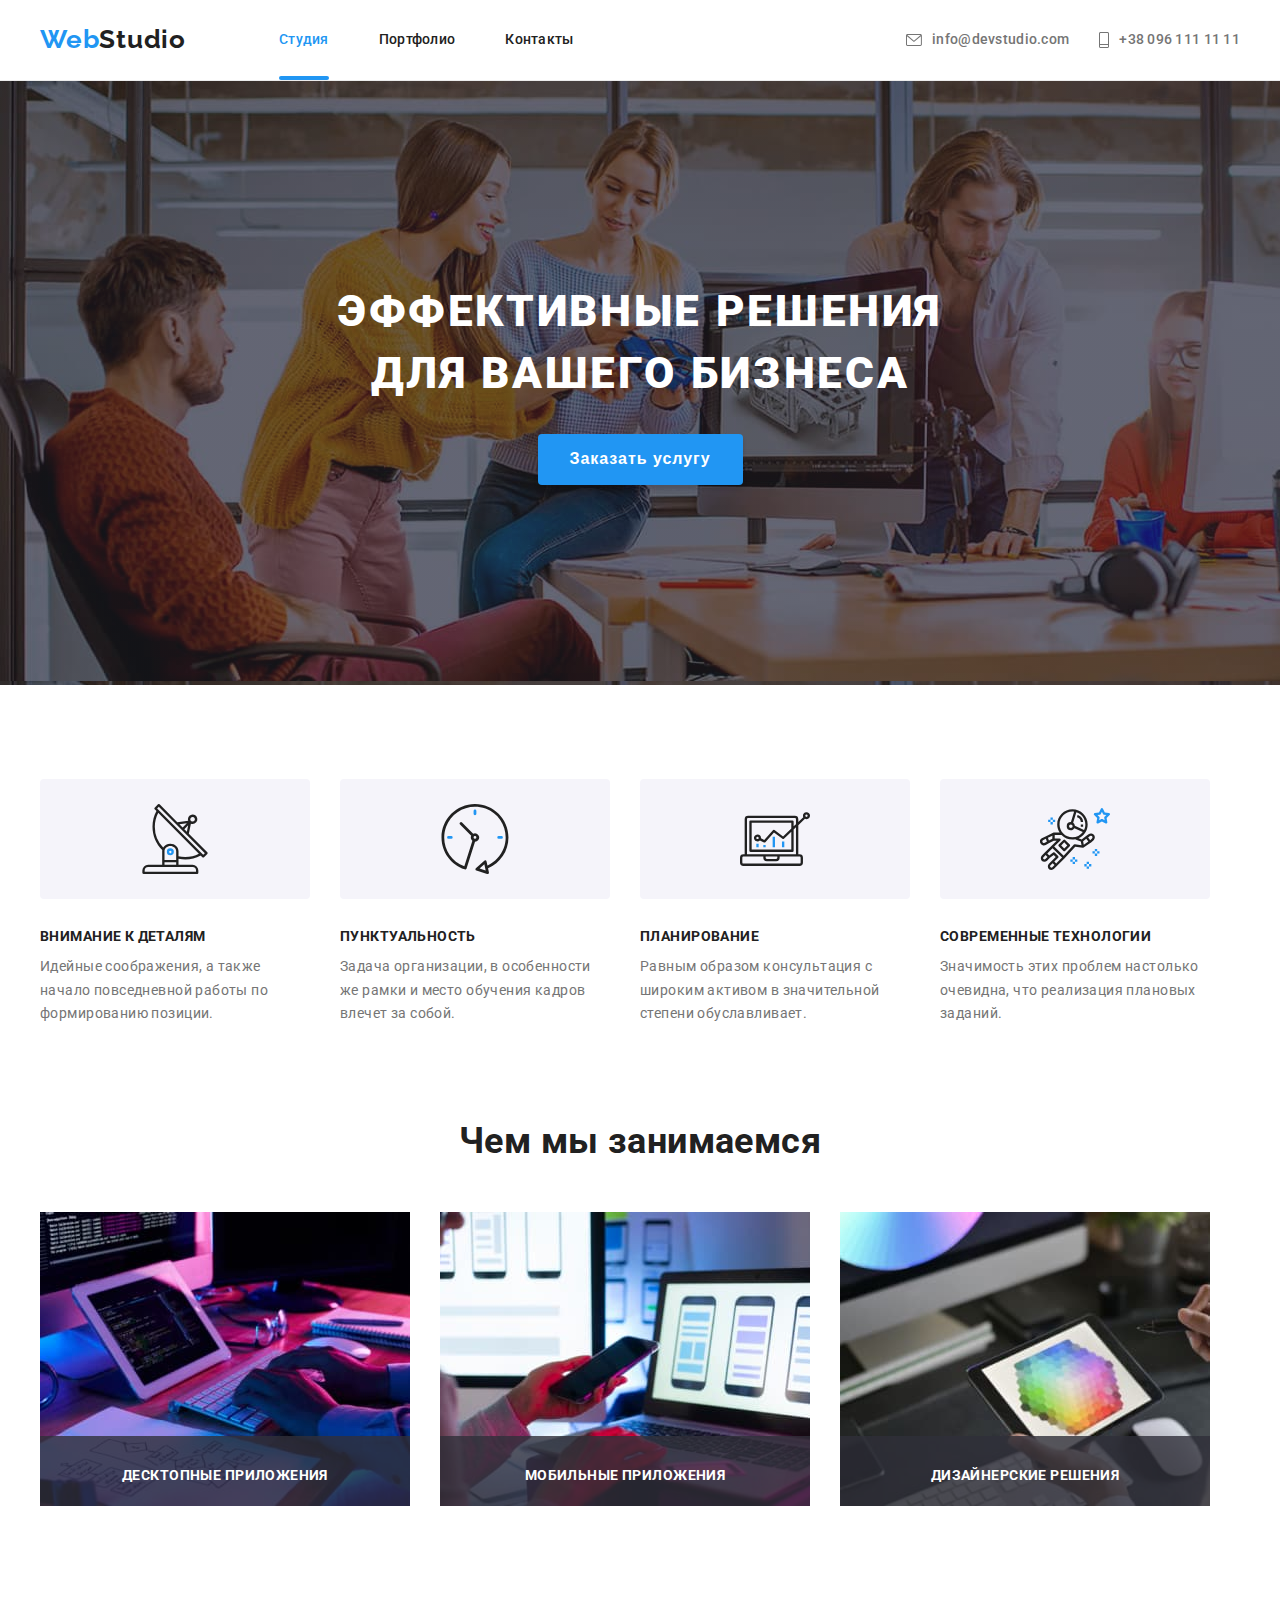
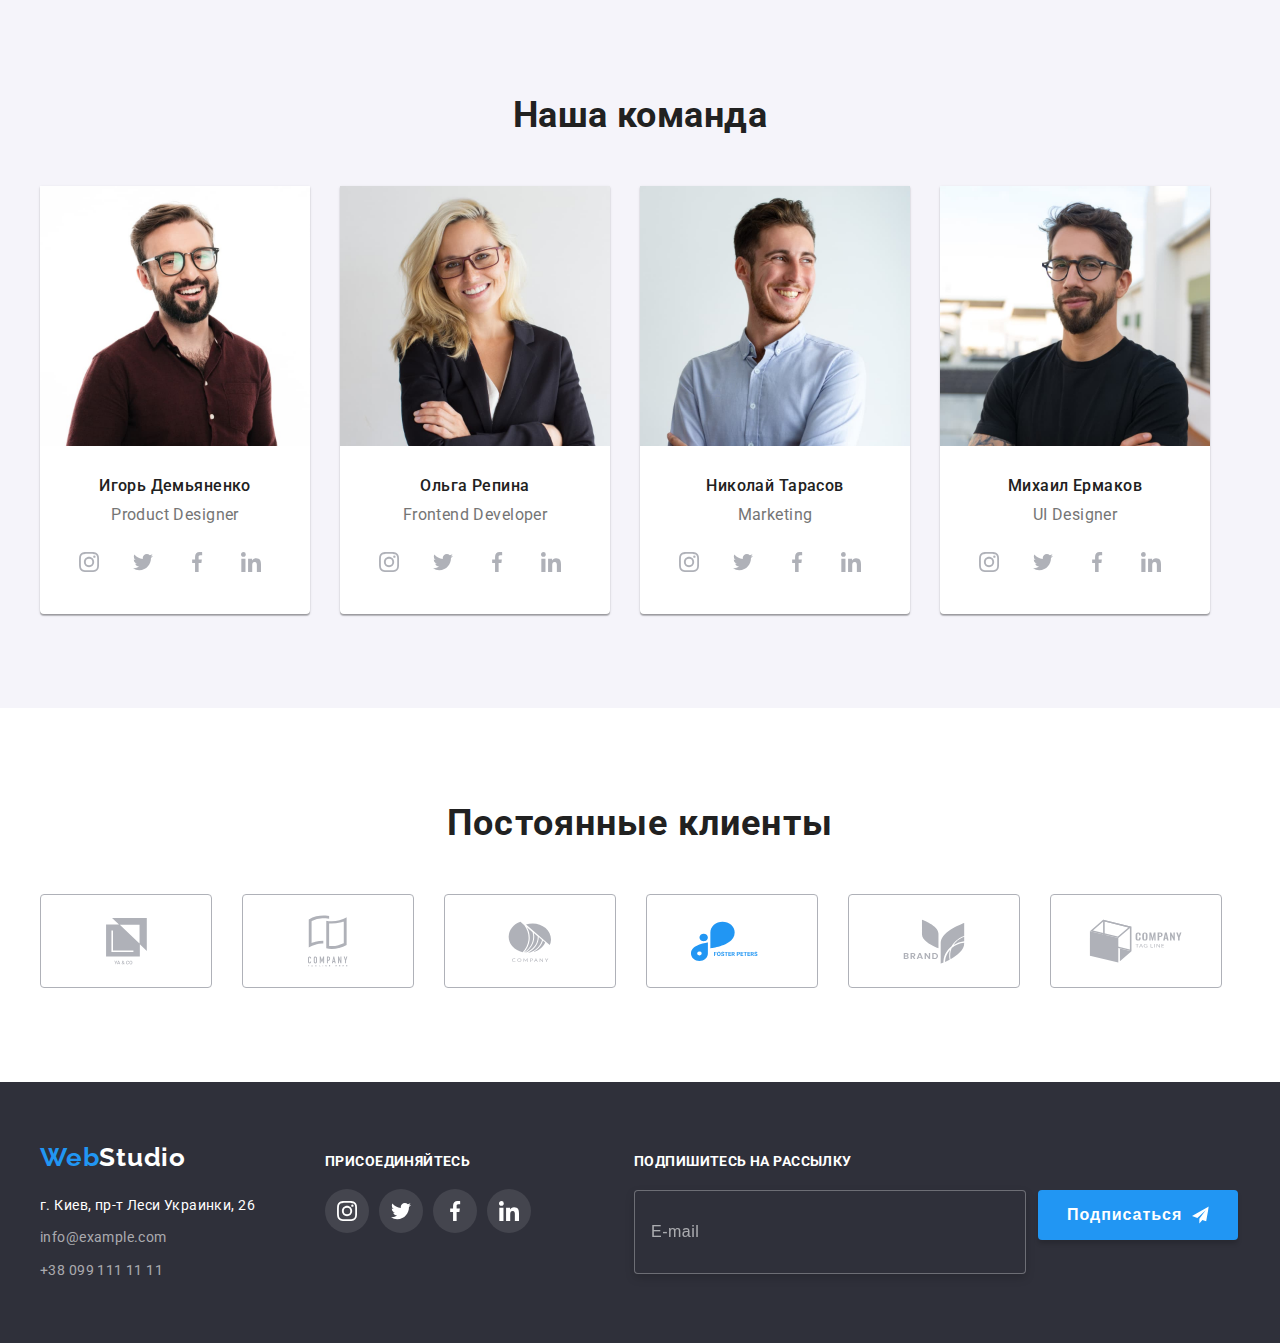
==== commit b8e1ba3d: "коригує іконки в формі" ====
--- a/index.html
+++ b/index.html
@@ -61,26 +61,35 @@
                     
                     <div class="form-field">
                      <label for="name">Имя</label>
-                     <input type="text" id="name" name="name">
+                     <input type="text" class="form-input" id="name" name="name" autocomplete="off">
+                     <svg class="form-icon">
+                         <use href="./images/icons.svg#icon-man"></use>
+                     </svg>
                     </div>
 
                     <div class="form-field">
                      <label for="tel">Телефон</label>
-                     <input type="tel" id="tel" name="tel">
+                     <input type="tel" class="form-input" id="tel" name="tel" autocomplete="off">
+                     <svg class="form-icon">
+                         <use href="./images/icons.svg#icon-phone"></use>
+                     </svg>
                     </div>
 
                     <div class="form-field">
                      <label for="email">Почта</label>
-                     <input type="email" id="email" name="email">
+                     <input type="email" class="form-input" id="email" name="email" autocomplete="off">
+                     <svg class="form-icon">
+                         <use href="./images/icons.svg#icon-email"></use>
+                     </svg>
                     </div>
 
                     <div class="form-field textarea">
                      <label for="comment">Комментарий</label>
-                     <input type="textarea" class="comment" id="comment" name="comment" placeholder="Введите текст">
+                     <input type="textarea" class="form-input comment" id="comment" name="comment" placeholder="Введите текст">
                     </div>
 
                     <div class="form-field checkbox">
-                     <input type="checkbox" id="accept" name="agree">
+                     <input type="checkbox" class="form-input" id="accept" name="accept">
                      <label for="accept">Соглашаюсь с рассылкой и принимаю <a href="">Условия договора</a></label>
                     </div>
 
@@ -423,7 +432,7 @@
                 <button type="submit" class="btn-footer">
                     <p>Подписаться</p>
                     <svg>
-                        <use href="./images/icons.svg#send"></use>
+                        <use href="./images/icons.svg#icon-send"></use>
                     </svg>
                </button>
            </div>
--- a/css/styles.css
+++ b/css/styles.css
@@ -329,37 +329,29 @@
     transition: fill 250ms cubic-bezier(0.4, 0, 0.2, 1)
 }
 
-.modal-form {
-   outline: 1px solid tomato;
-}
-
-.form-field.checkbox > a {
-    text-decoration: underline;
-    color: var(--accent-color);
-}
-
 .modal-form > p {
 display: inline-block;
 margin-bottom: 12px;
+
 font-weight: 700;
 font-size: 20px;
 line-height: 1.15;
 text-align: center;
 letter-spacing: 0.03em;
-
 color: var(--title-text-color)
 }
 
 .form-field {
- display: flex;
+ position: relative;
+ display: block;
  flex-direction: column;  
+ text-align: left;
  margin-bottom: 10px; 
 }
 
 .form-field > label {
 display: inline-block;
 margin-bottom: 4px;
-text-align: left;
 font-weight: 400;
 font-size: 12px;
 line-height: 1.17px;
@@ -368,18 +360,40 @@
 }
 
 .form-field > input {
-display: flex;
+display: block;
+padding-left: 40px;
 width: 448px;
 height: 40px;
 border: 1px solid rgba(33, 33, 33, 0.2);
 border-radius: 4px;
 }
 
+.form-icon {
+position: absolute;
+top: 50%;
+left: 14px;
+width: 18px;
+height: 18px;
+}
+
+/* .form-input.comment:focus,
+.form-input.comment:not(:placeholder-shown) {
+  border-color: var(--accent-color);
+}
+
+.form-field:focus-within .form-input {
+  border-color: var(--accent-color);  
+} */
+
+.form-field:focus-within .form-icon {
+    fill: var(--accent-color);
+}
+
 .textarea {
 margin-bottom: 20px;
 }
 
-.comment {
+.form-field .comment {
 display: block;
 padding: 12px 16px;
 width: 448px;
@@ -387,6 +401,7 @@
 }
 
 .comment::placeholder {
+text-align: left;
 font-weight: 400;
 font-size: 12px;
 line-height: 1.17;
@@ -394,12 +409,11 @@
 color: rgba(117, 117, 117, 0.5);
 }
 
-.checkbox {
-margin-bottom: 30px;
-}
-
 .form-field.checkbox {
     display: flex;
+    flex-direction: row;
+    align-items: center;
+    margin-bottom: 30px;
 }
 
 .form-field.checkbox > input {
@@ -410,22 +424,33 @@
     color: var(--title-text-color);
 }
 
+.form-field.checkbox label {
+  font-size: 14px;
+  line-height: 1.7;
+  letter-spacing: 0.03em;
+}
+
+.form-field.checkbox a {
+    text-decoration: underline;
+    color: var(--accent-color);
+}
+
 .btn-modal {
-cursor: pointer;
-width: 200px;
-height: 50px;
-
-font-weight: 700;
-font-size: 16px;
-line-height: 1.9;
-text-align: center;
-letter-spacing: 0.06em;
-color: var(--background-color);
-
-background-color: var(--accent-color);
-box-shadow: 0px 4px 4px rgba(0, 0, 0, 0.15);
-border-radius: 4px;
-border: none;
+  cursor: pointer;
+  width: 200px;
+  height: 50px;
+
+  font-weight: 700;
+  font-size: 16px;
+  line-height: 1.9;
+  text-align: center;
+  letter-spacing: 0.06em;
+  color: var(--background-color);
+
+  background-color: var(--accent-color);
+  box-shadow: 0px 4px 4px rgba(0, 0, 0, 0.15);
+  border-radius: 4px;
+  border: none;
 }
 
 /* Наши преимущества */
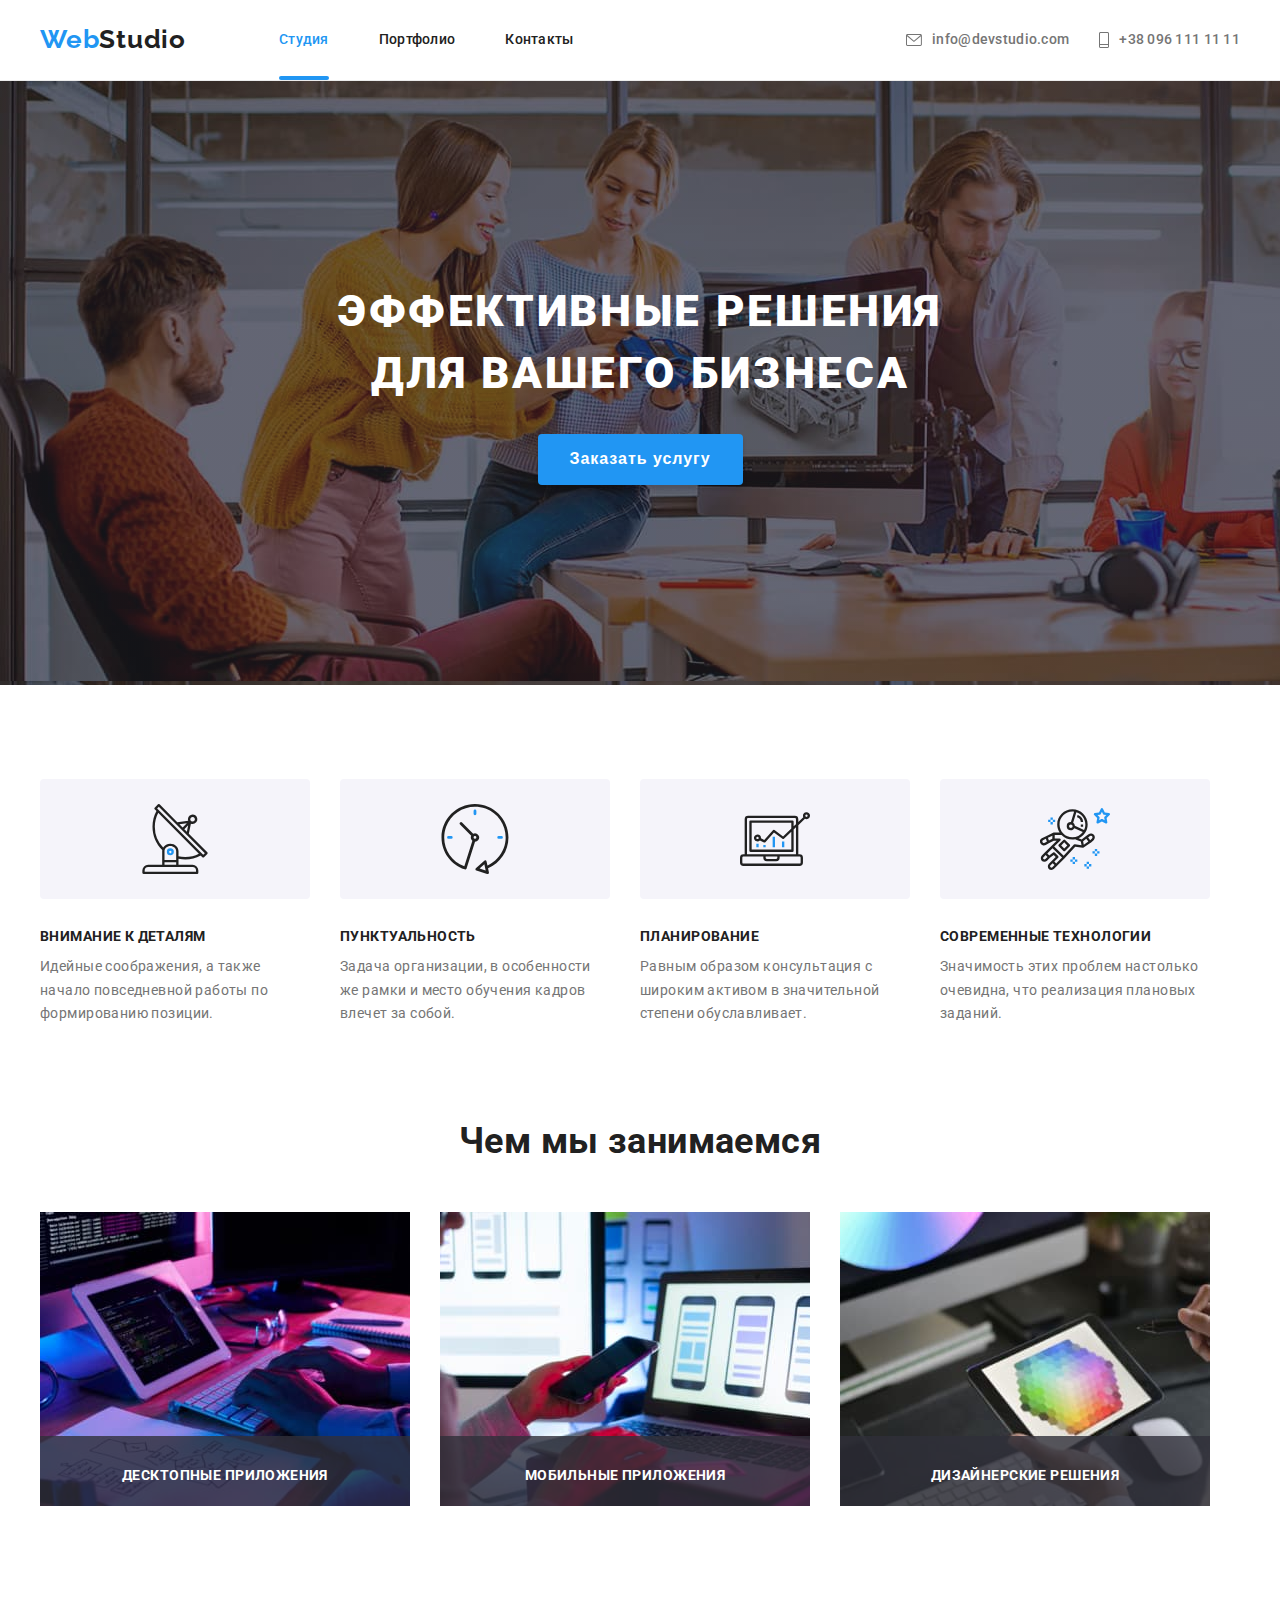
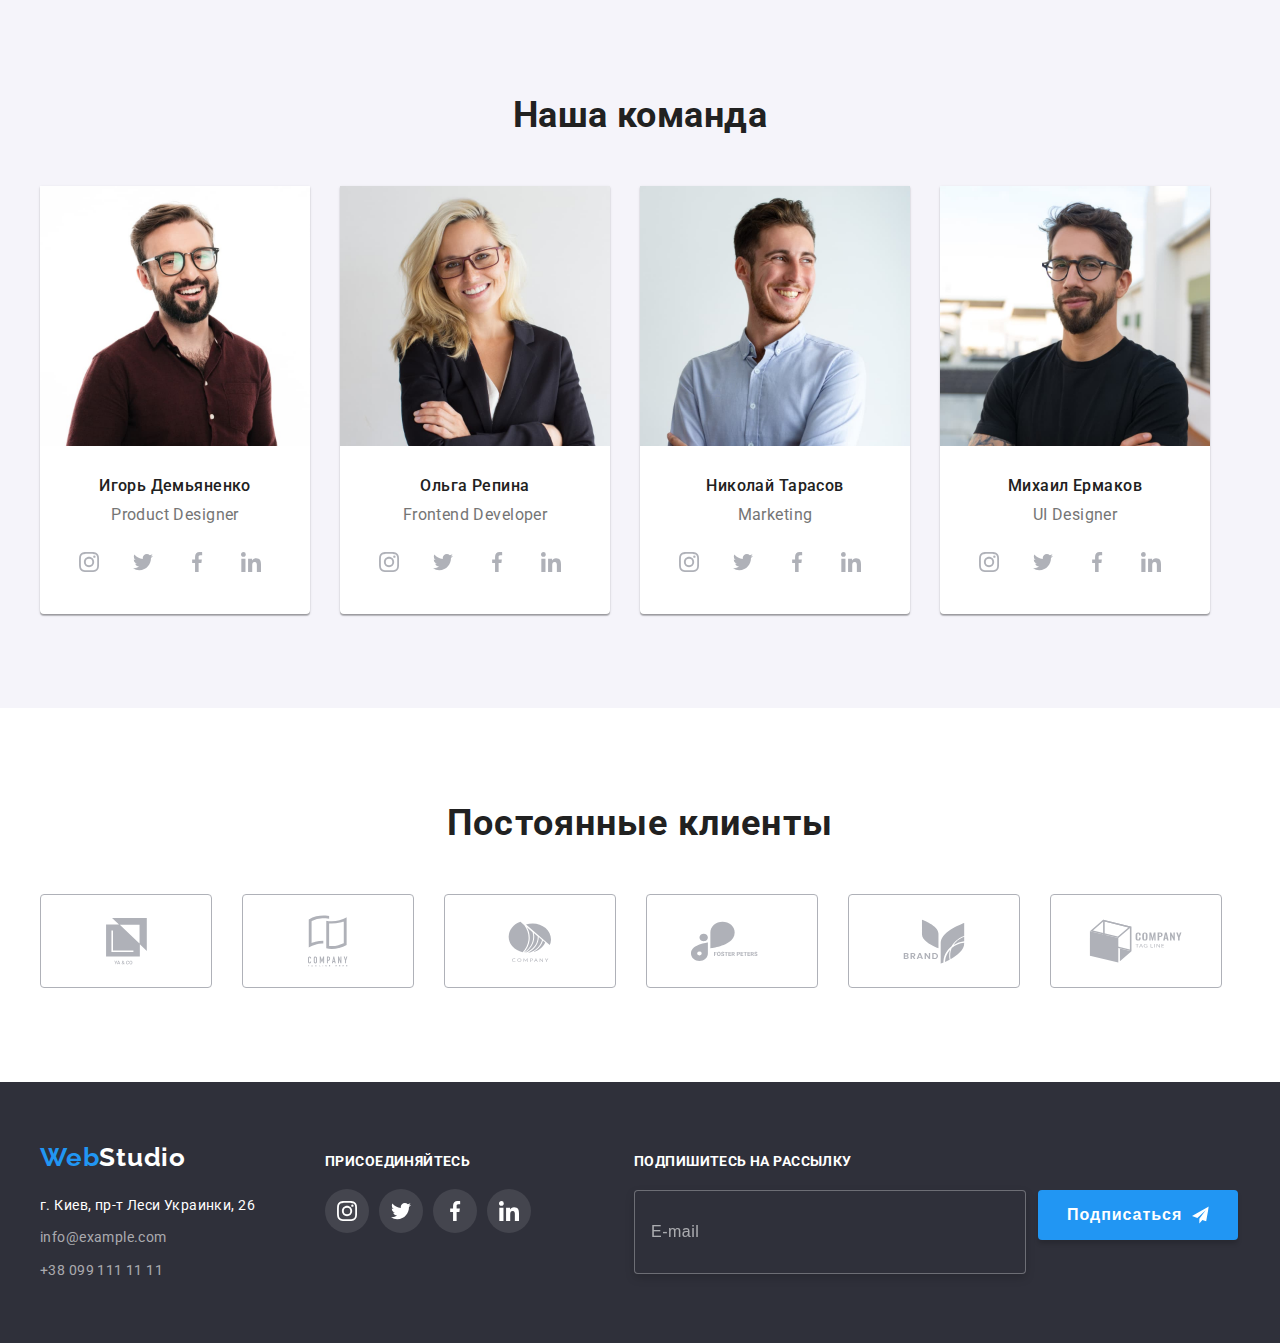
==== commit 9d5af9c2: "ставить кастомний чек" ====
--- a/index.html
+++ b/index.html
@@ -57,41 +57,42 @@
                     </svg>
                 </button>
                 <form class="modal-form">
-                    <p>Оставьте свои данные, мы вам перезвоним</p>
+                    <p class="heading">Оставьте свои данные, мы вам перезвоним</p>
                     
-                    <div class="form-field">
-                     <label for="name">Имя</label>
-                     <input type="text" class="form-input" id="name" name="name" autocomplete="off">
-                     <svg class="form-icon">
-                         <use href="./images/icons.svg#icon-man"></use>
-                     </svg>
-                    </div>
+                    <label class="form-field">
+                        <span class="label">Имя</span>
+                        <input type="text" class="form-input" name="name" autocomplete="off">
+                        <svg class="form-icon">
+                            <use href="./images/icons.svg#icon-man"></use>
+                        </svg>
+                    </label>
 
-                    <div class="form-field">
-                     <label for="tel">Телефон</label>
-                     <input type="tel" class="form-input" id="tel" name="tel" autocomplete="off">
-                     <svg class="form-icon">
-                         <use href="./images/icons.svg#icon-phone"></use>
-                     </svg>
-                    </div>
+                    <label class="form-field">
+                        <span class="label">Телефон</span>
+                        <input type="tel" class="form-input" name="tel" autocomplete="off">
+                        <svg class="form-icon">
+                            <use href="./images/icons.svg#icon-phone"></use>
+                        </svg>
+                    </label>
 
-                    <div class="form-field">
-                     <label for="email">Почта</label>
-                     <input type="email" class="form-input" id="email" name="email" autocomplete="off">
-                     <svg class="form-icon">
-                         <use href="./images/icons.svg#icon-email"></use>
-                     </svg>
-                    </div>
+                    <label class="form-field">
+                        <span class="label">Почта</span>
+                        <input type="email" class="form-input" name="email" autocomplete="off">
+                        <svg class="form-icon">
+                            <use href="./images/icons.svg#icon-email"></use>
+                        </svg>
+                    </label>
 
-                    <div class="form-field textarea">
-                     <label for="comment">Комментарий</label>
-                     <input type="textarea" class="form-input comment" id="comment" name="comment" placeholder="Введите текст">
-                    </div>
+                    <label class="form-field textarea">
+                        <span class="label">Комментарий</span>
+                        <input type="textarea" class="form-input comment" name="comment" row="5" placeholder="Введите текст">
+                    </label>
 
-                    <div class="form-field checkbox">
-                     <input type="checkbox" class="form-input" id="accept" name="accept">
-                     <label for="accept">Соглашаюсь с рассылкой и принимаю <a href="">Условия договора</a></label>
-                    </div>
+                    <label class="form-field checkbox">
+                        <input type="checkbox" class="form-input visually-hidden" name="accept">
+                        <span class="icon-checked"></span>
+                        <p class="label agree">Соглашаюсь с рассылкой и принимаю <a href="">Условия договора</a></p>
+                    </label>
 
                     <button type="submit" class="btn-modal">Отправить</button>
                 </form>
--- a/css/styles.css
+++ b/css/styles.css
@@ -329,7 +329,7 @@
     transition: fill 250ms cubic-bezier(0.4, 0, 0.2, 1)
 }
 
-.modal-form > p {
+.heading {
 display: inline-block;
 margin-bottom: 12px;
 
@@ -349,7 +349,7 @@
  margin-bottom: 10px; 
 }
 
-.form-field > label {
+.form-field > .label {
 display: inline-block;
 margin-bottom: 4px;
 font-weight: 400;
@@ -359,7 +359,7 @@
 color: var(--text-color)
 }
 
-.form-field > input {
+.form-input {
 display: block;
 padding-left: 40px;
 width: 448px;
@@ -376,28 +376,25 @@
 height: 18px;
 }
 
-/* .form-input.comment:focus,
-.form-input.comment:not(:placeholder-shown) {
-  border-color: var(--accent-color);
-}
-
-.form-field:focus-within .form-input {
-  border-color: var(--accent-color);  
-} */
-
 .form-field:focus-within .form-icon {
     fill: var(--accent-color);
 }
 
-.textarea {
-margin-bottom: 20px;
-}
-
-.form-field .comment {
-display: block;
-padding: 12px 16px;
-width: 448px;
-height: 120px;
+.form-field:focus-within .form-input {
+    border-color: var(--accent-color);
+}
+
+.form-field.textarea {
+    margin-bottom: 20px;
+}
+
+.form-input.comment {
+    display: flex;
+    flex-wrap: wrap;
+    align-items: start;
+    padding: 12px 16px;
+    width: 448px;
+    height: 120px;
 }
 
 .comment::placeholder {
@@ -410,6 +407,7 @@
 }
 
 .form-field.checkbox {
+    position: relative;
     display: flex;
     flex-direction: row;
     align-items: center;
@@ -424,14 +422,39 @@
     color: var(--title-text-color);
 }
 
-.form-field.checkbox label {
-  font-size: 14px;
-  line-height: 1.7;
-  letter-spacing: 0.03em;
+.icon-checked {
+    position: absolute;
+    display: inline-block;
+    width: 16px;
+    height: 15px;
+    left: 10px;
+    top: 4px;
+    border: 2px solid var(--title-text-color);
+    border-radius: 2px;
+}
+
+.label.agree {
+    margin-bottom: 0;
+    padding-left: 35px;
+    font-weight: 400;
+    font-size: 14px;
+    line-height: 1.7;
+    letter-spacing: 0.03em;
+}
+
+.form-input.visually-hidden:checked + .icon-checked {
+    background-image: url(../images/checked.svg);
+    background-size: contain;
+    background-origin: border-box;
+    border-color: var(--accent-color);
 }
 
 .form-field.checkbox a {
     text-decoration: underline;
+    font-weight: 400;
+    font-size: 14px;
+    line-height: 1.7;
+    letter-spacing: 0.03em;
     color: var(--accent-color);
 }
 
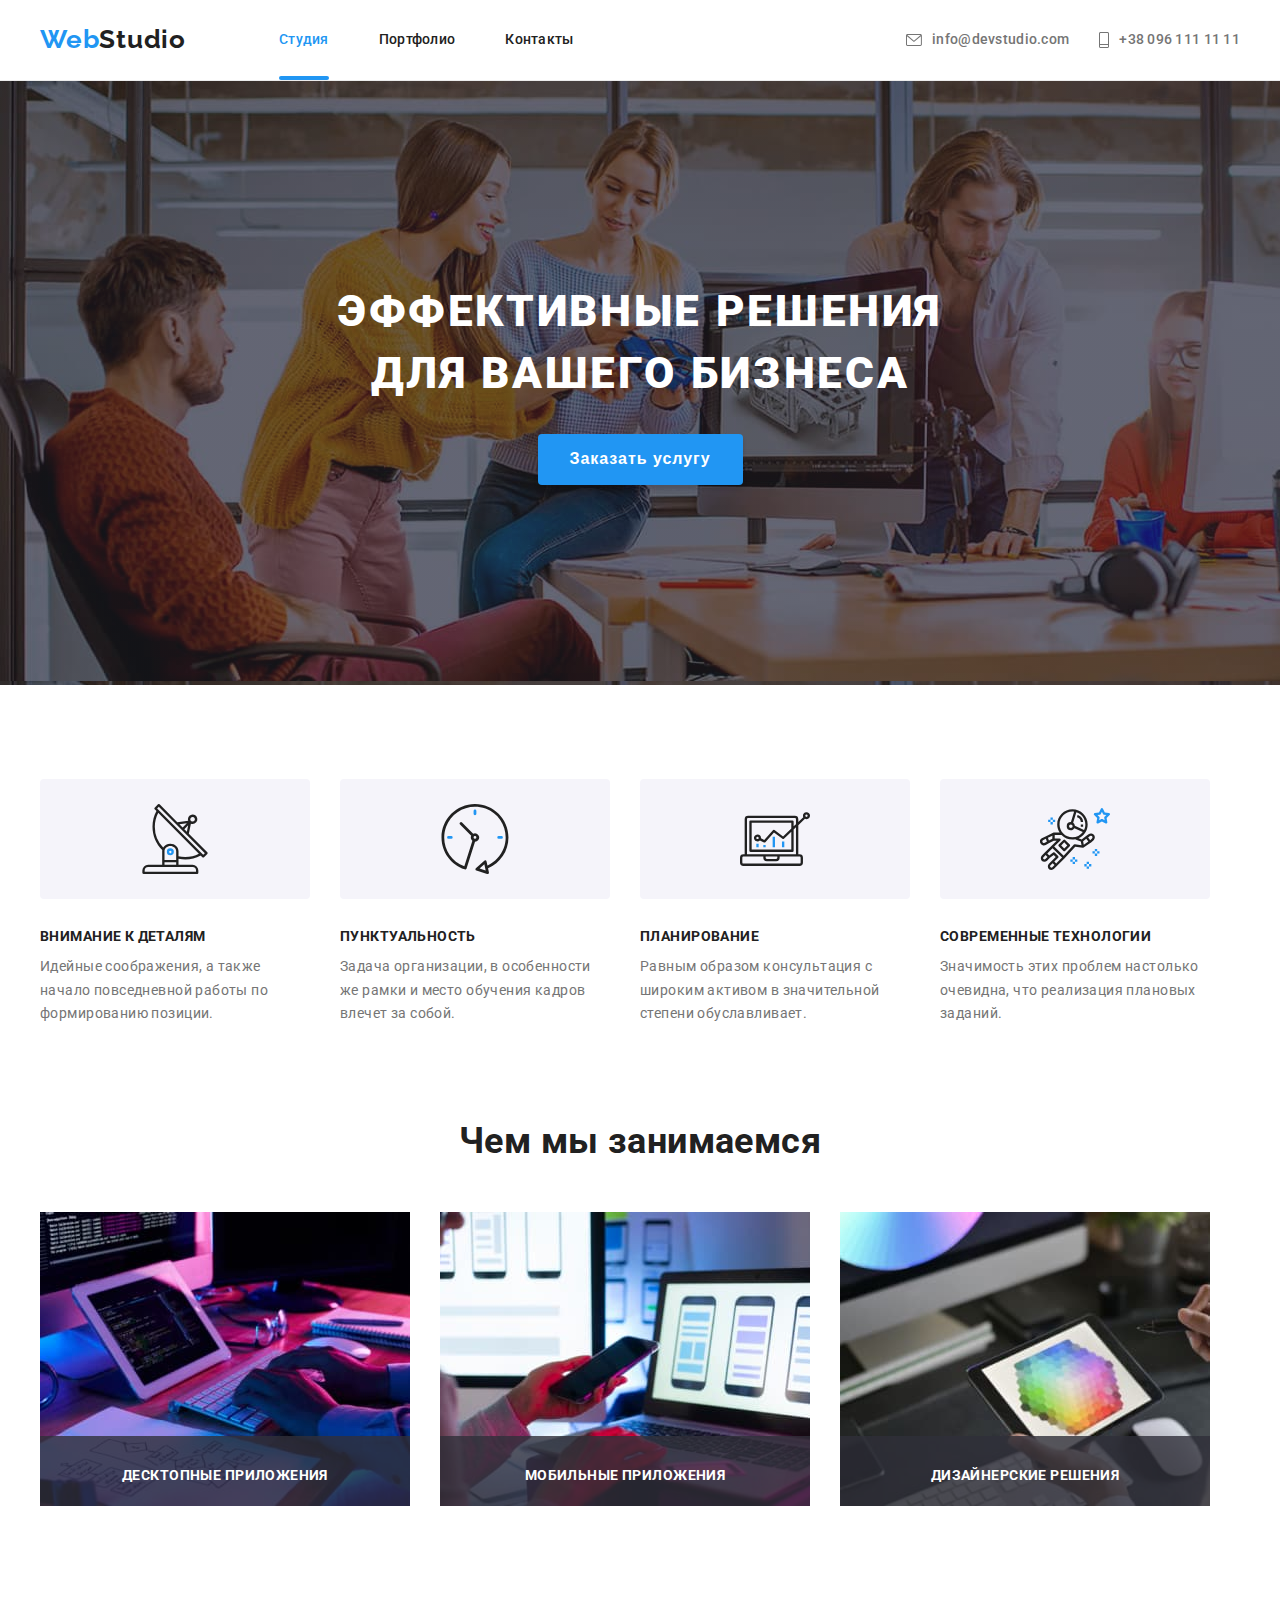
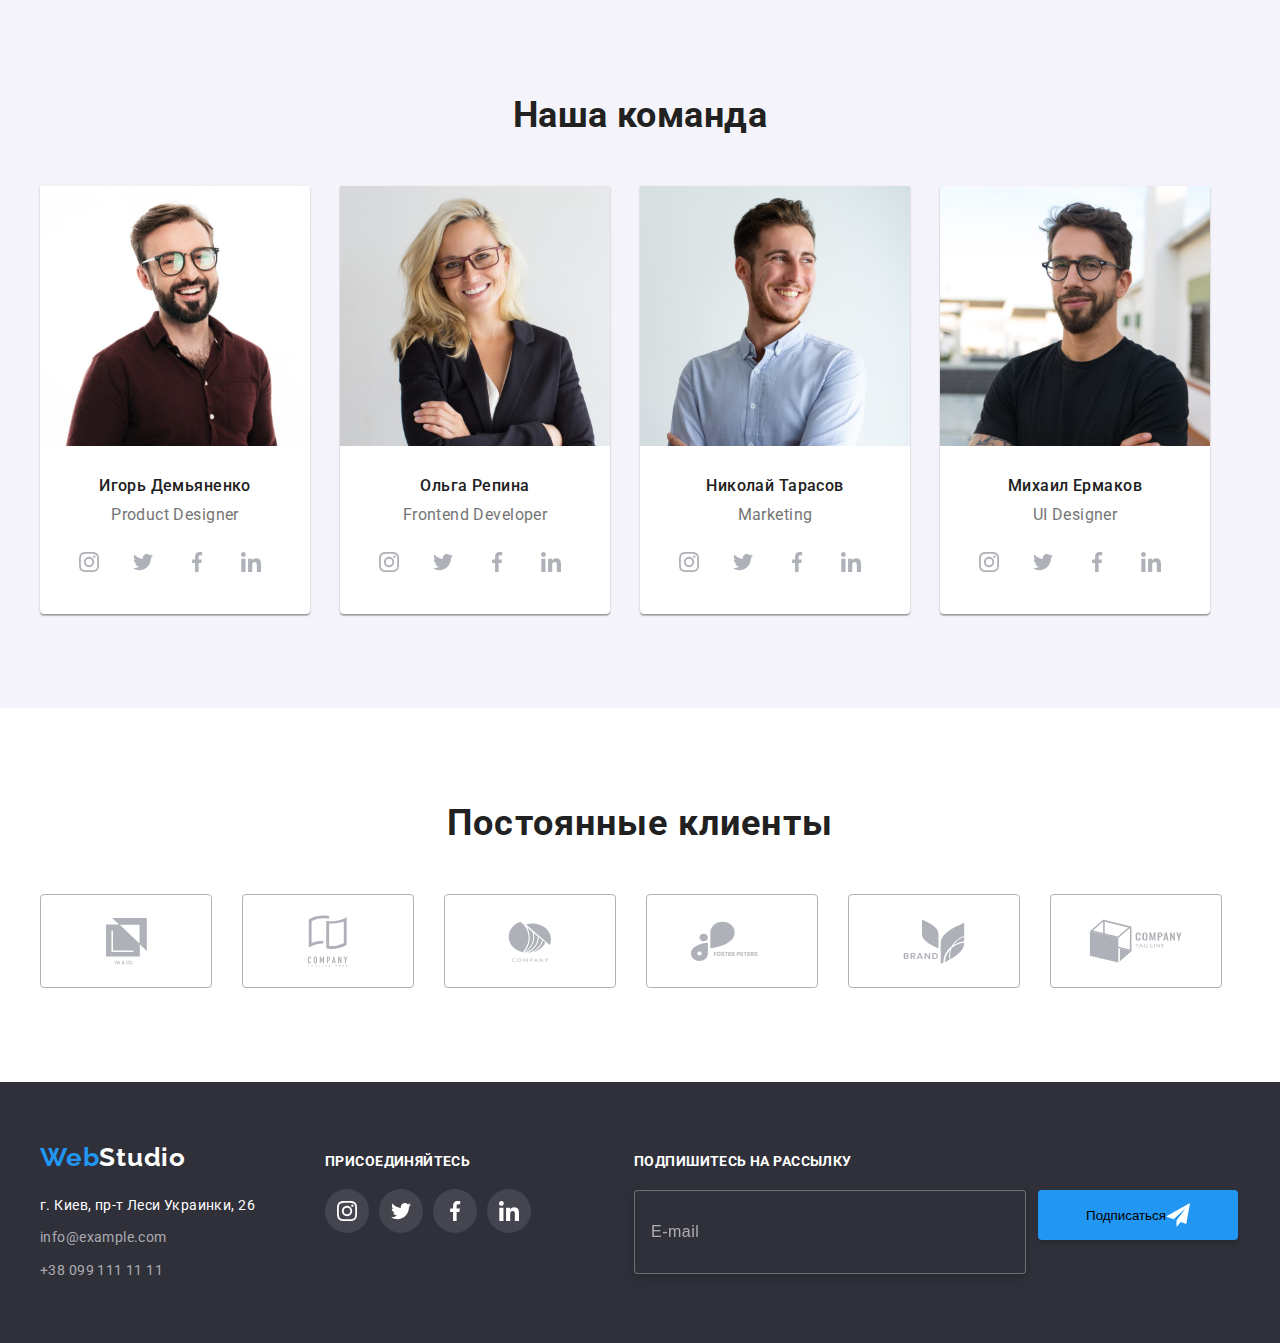
==== commit cfdaa5be: "корекція текст ареа" ====
--- a/index.html
+++ b/index.html
@@ -57,7 +57,7 @@
                     </svg>
                 </button>
                 <form class="modal-form">
-                    <p class="heading">Оставьте свои данные, мы вам перезвоним</p>
+                    <p class="form-title">Оставьте свои данные, мы вам перезвоним</p>
                     
                     <label class="form-field">
                         <span class="label">Имя</span>
@@ -85,13 +85,13 @@
 
                     <label class="form-field textarea">
                         <span class="label">Комментарий</span>
-                        <input type="textarea" class="form-input comment" name="comment" row="5" placeholder="Введите текст">
+                        <textarea class="form-input comment" name="comment" placeholder="Введите текст"></textarea>
                     </label>
 
                     <label class="form-field checkbox">
                         <input type="checkbox" class="form-input visually-hidden" name="accept">
                         <span class="icon-checked"></span>
-                        <p class="label agree">Соглашаюсь с рассылкой и принимаю <a href="">Условия договора</a></p>
+                        <span class="label agree">Соглашаюсь с рассылкой и принимаю <a href="">Условия договора</a></span>
                     </label>
 
                     <button type="submit" class="btn-modal">Отправить</button>
@@ -431,7 +431,7 @@
            <div class="subscribe-thumb">
                 <input type="email" class="input-footer" name="email" placeholder="E-mail" autocomplete="on">
                 <button type="submit" class="btn-footer">
-                    <p>Подписаться</p>
+                    <span>Подписаться</span>
                     <svg>
                         <use href="./images/icons.svg#icon-send"></use>
                     </svg>
--- a/css/styles.css
+++ b/css/styles.css
@@ -326,10 +326,10 @@
     height: 18px;
     fill: rgba(0, 0, 0, 1);
 
-    transition: fill 250ms cubic-bezier(0.4, 0, 0.2, 1)
-}
-
-.heading {
+    transition: fill 250ms cubic-bezier(0.4, 0, 0.2, 1);
+}
+
+.form-title {
 display: inline-block;
 margin-bottom: 12px;
 
@@ -338,7 +338,7 @@
 line-height: 1.15;
 text-align: center;
 letter-spacing: 0.03em;
-color: var(--title-text-color)
+color: var(--title-text-color);
 }
 
 .form-field {
@@ -356,7 +356,7 @@
 font-size: 12px;
 line-height: 1.17px;
 letter-spacing: 0.01em;
-color: var(--text-color)
+color: var(--text-color);
 }
 
 .form-input {
@@ -374,6 +374,8 @@
 left: 14px;
 width: 18px;
 height: 18px;
+
+transition: fill 250ms cubic-bezier(0.4, 0, 0.2, 1);
 }
 
 .form-field:focus-within .form-icon {
@@ -382,6 +384,7 @@
 
 .form-field:focus-within .form-input {
     border-color: var(--accent-color);
+    outline: none;
 }
 
 .form-field.textarea {
@@ -392,13 +395,13 @@
     display: flex;
     flex-wrap: wrap;
     align-items: start;
+    resize: none;
     padding: 12px 16px;
     width: 448px;
     height: 120px;
 }
 
-.comment::placeholder {
-text-align: left;
+.form-input.comment::placeholder {
 font-weight: 400;
 font-size: 12px;
 line-height: 1.17;
